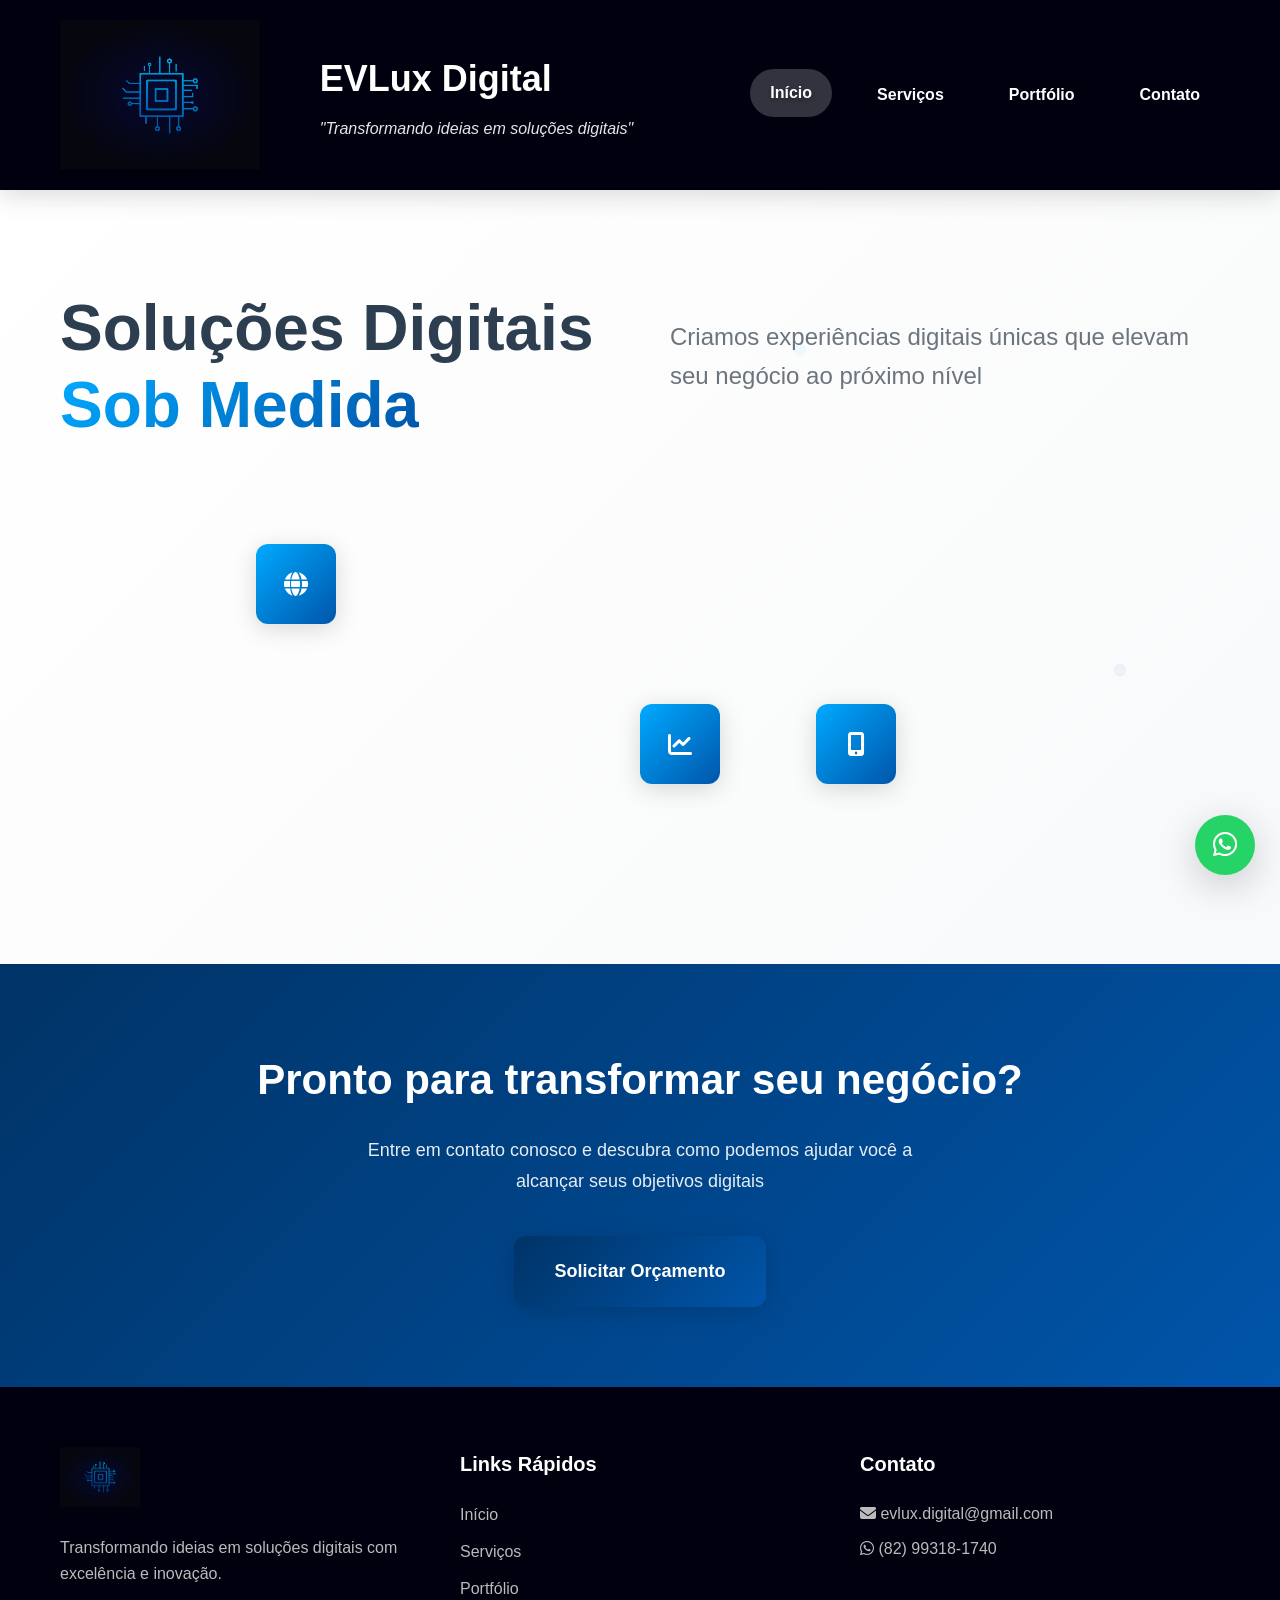
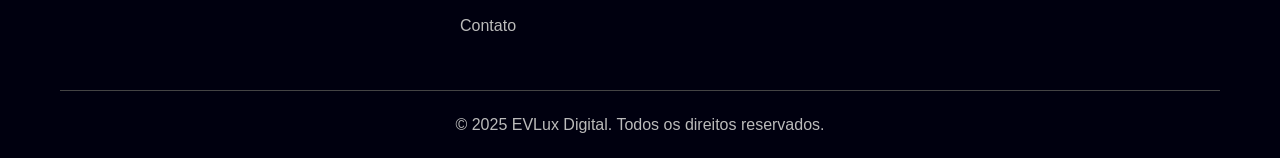
==== index.html @ d5c5e1f2 "primeira versão do meu site" ====
<!DOCTYPE html>
<html lang="pt-br">
<head>
    <meta charset="UTF-8">
    <meta name="viewport" content="width=device-width, initial-scale=1.0">
    <title>EVLux Digital - Soluções Digitais Profissionais</title>
    <link rel="stylesheet" href="https://cdnjs.cloudflare.com/ajax/libs/font-awesome/6.4.0/css/all.min.css">
    <link rel="stylesheet" href="estilo.css">
    <link rel="icon" href="imagens/favicon-32x32.png" type="image/x-icon">
</head>
<body>
    <header>
        <div class="topo">
            <img src="imagens/logoevlux1.png" alt="Logo EVLux Digital">
            <div class="texto">
                <h1>EVLux Digital</h1>
                <h2>"Transformando ideias em soluções digitais"</h2>
            </div>
            <nav>
                <a href="index.html" class="nav-link active">Início</a>
                <a href="servicos.html" class="nav-link">Serviços</a>
                <a href="portfolio.html" class="nav-link">Portfólio</a>
                <a href="contato.html" class="nav-link">Contato</a>
            </nav>
        </div>
    </header>

    <main id="inicio">
        <section class="hero">
            <div class="hero-content">
                <h1 class="hero-title">Soluções Digitais <span class="highlight">Sob Medida</span></h1>
                <p class="hero-subtitle">Criamos experiências digitais únicas que elevam seu negócio ao próximo nível</p>
            </div>
            <div class="hero-visual">
                <div class="floating-cards">
                    <div class="card card-1"><i class="fas fa-globe"></i></div>
                    <div class="card card-2"><i class="fas fa-mobile-alt"></i></div>
                    <div class="card card-3"><i class="fas fa-chart-line"></i></div>
                </div>
            </div>
        </section>

        <section class="cta-section">
            <div class="container">
                <h2>Pronto para transformar seu negócio?</h2>
                <p>Entre em contato conosco e descubra como podemos ajudar você a alcançar seus objetivos digitais</p>
                <a href="contato.html" class="btn-primary large">Solicitar Orçamento</a>
            </div>
        </section>
    </main>

    <footer>
        <div class="container">
            <div class="footer-content">
                <div class="footer-section">
                    <img src="imagens/logoevlux1.png" alt="EVLux Digital" class="footer-logo">
                    <p>Transformando ideias em soluções digitais com excelência e inovação.</p>
                </div>
                <div class="footer-section">
                    <h3>Links Rápidos</h3>
                    <ul>
                        <li><a href="index.html">Início</a></li>
                        <li><a href="servicos.html">Serviços</a></li>
                        <li><a href="portfolio.html">Portfólio</a></li>
                        <li><a href="contato.html">Contato</a></li>
                    </ul>
                </div>
                <div class="footer-section">
                    <h3>Contato</h3>
                    <p><i class="fas fa-envelope"></i> evlux.digital@gmail.com</p>
                    <p><i class="fab fa-whatsapp"></i> (82) 99318-1740</p>
                </div>
            </div>
            <div class="footer-bottom">
                <p>&copy; 2025 EVLux Digital. Todos os direitos reservados.</p>
            </div>
        </div>
    </footer>

    <!-- WhatsApp Float Button -->
    <a href="https://wa.me/5582993181740" target="_blank" class="whatsapp-float" title="Fale conosco no WhatsApp">
        <i class="fab fa-whatsapp"></i>
    </a>

    <script src="script.js"></script>
</body>
</html>
---- estilo.css ----
/* Reset e configurações globais */
* {
    margin: 0;
    padding: 0;
    box-sizing: border-box;
}

:root {
    --primary-color: #003366;
    --secondary-color: #0055aa;
    --accent-color: #00aaff;
    --success-color: #25D366;
    --text-dark: #2c3e50;
    --text-light: #6c757d;
    --bg-light: #f8f9fa;
    --bg-white: #ffffff;
    --shadow-light: 0 2px 10px rgba(0, 0, 0, 0.1);
    --shadow-medium: 0 5px 25px rgba(0, 0, 0, 0.15);
    --shadow-strong: 0 10px 40px rgba(0, 0, 0, 0.2);
    --border-radius: 12px;
    --transition: all 0.3s cubic-bezier(0.4, 0, 0.2, 1);
    --gradient-primary: linear-gradient(135deg, var(--primary-color) 0%, var(--secondary-color) 100%);
    --gradient-accent: linear-gradient(135deg, var(--accent-color) 0%, var(--secondary-color) 100%);
}

body {
    font-family: 'Inter', -apple-system, BlinkMacSystemFont, 'Segoe UI', Roboto, sans-serif;
    line-height: 1.7;
    color: var(--text-dark);
    background-color: var(--bg-light);
    overflow-x: hidden;
}

/* Utilitários */
.container {
    max-width: 1200px;
    margin: 0 auto;
    padding: 0 20px;
}

.highlight {
    background: var(--gradient-accent);
    -webkit-background-clip: text;
    -webkit-text-fill-color: transparent;
    background-clip: text;
    font-weight: 700;
}

/* Header e Navegação */
header {
    background-color: #00000f;
    color: white;
    position: sticky;
    top: 0;
    z-index: 1000;
    box-shadow: var(--shadow-medium);
}

.topo {
    display: flex;
    align-items: center;
    justify-content: space-between;
    max-width: 1200px;
    margin: 0 auto;
    padding: 20px;
    gap: 40px;
}

.topo img {
    height: 150px;
    width: auto;
    filter: drop-shadow(0 2px 4px rgba(0, 0, 0, 0.2));
    transition: var(--transition);
}

.topo img:hover {
    transform: scale(1.05);
}

.topo .texto {
    flex: 1;
    margin-left: 20px;
}

.topo h1 {
    font-size: clamp(24px, 4vw, 36px);
    font-weight: 800;
    margin-bottom: 5px;
    text-shadow: 0 2px 4px rgba(0, 0, 0, 0.3);
}

.topo h2 {
    font-size: clamp(12px, 2vw, 16px);
    font-weight: 400;
    opacity: 0.9;
    font-style: italic;
}

.topo nav {
    display: flex;
    align-items: center;
    gap: 25px;
    background: none;
    padding: 0;
}

/* Fallback para nav separado (se existir) */
nav {
    background: rgba(0, 0, 0, 0.3);
    padding: 15px 0;
}

nav .container {
    display: flex;
    justify-content: center;
    gap: 30px;
}

.nav-link {
    color: white;
    text-decoration: none;
    font-weight: 600;
    padding: 10px 20px;
    border-radius: 25px;
    transition: var(--transition);
    position: relative;
    overflow: hidden;
}

.nav-link::before {
    content: '';
    position: absolute;
    top: 0;
    left: -100%;
    width: 100%;
    height: 100%;
    background: rgba(255, 255, 255, 0.2);
    transition: var(--transition);
    z-index: -1;
}

.nav-link:hover::before,
.nav-link.active::before {
    left: 0;
}

.nav-link:hover,
.nav-link.active {
    transform: translateY(-2px);
    text-shadow: 0 2px 4px rgba(0, 0, 0, 0.3);
}

/* Hero Section */
.hero {
    background: linear-gradient(135deg, var(--bg-white) 0%, var(--bg-light) 100%);
    padding: 100px 0;
    position: relative;
    overflow: hidden;
}

.hero::before {
    content: '';
    position: absolute;
    top: 0;
    right: 0;
    width: 50%;
    height: 100%;
    background: url('data:image/svg+xml,<svg xmlns="http://www.w3.org/2000/svg" viewBox="0 0 100 100"><defs><pattern id="grain" width="100" height="100" patternUnits="userSpaceOnUse"><circle cx="25" cy="25" r="1" fill="rgba(0,170,255,0.05)"/><circle cx="75" cy="75" r="1" fill="rgba(0,85,170,0.05)"/></pattern></defs><rect width="100" height="100" fill="url(%23grain)"/></svg>');
    z-index: 1;
}

.hero-content {
    max-width: 1200px;
    margin: 0 auto;
    padding: 0 20px;
    display: grid;
    grid-template-columns: 1fr 1fr;
    gap: 60px;
    align-items: center;
    position: relative;
    z-index: 2;
}

.hero-title {
    font-size: clamp(36px, 6vw, 64px);
    font-weight: 900;
    line-height: 1.2;
    margin-bottom: 20px;
    color: var(--text-dark);
}

.hero-subtitle {
    font-size: clamp(16px, 2.5vw, 24px);
    color: var(--text-light);
    margin-bottom: 40px;
    line-height: 1.6;
}

.hero-buttons {
    display: flex;
    gap: 20px;
    flex-wrap: wrap;
}

.btn-primary, .btn-secondary {
    display: inline-flex;
    align-items: center;
    gap: 10px;
    padding: 15px 30px;
    border-radius: var(--border-radius);
    text-decoration: none;
    font-weight: 600;
    font-size: 16px;
    transition: var(--transition);
    position: relative;
    overflow: hidden;
    z-index: 1;
}

.btn-primary {
    background: var(--gradient-primary);
    color: white;
    box-shadow: var(--shadow-medium);
}

.btn-primary:hover {
    transform: translateY(-3px);
    box-shadow: var(--shadow-strong);
}

.btn-secondary {
    background: transparent;
    color: var(--primary-color);
    border: 2px solid var(--primary-color);
}

.btn-secondary:hover {
    background: var(--primary-color);
    color: white;
    transform: translateY(-3px);
}

.btn-primary.large {
    padding: 20px 40px;
    font-size: 18px;
}

.hero-visual {
    position: relative;
    height: 400px;
}

.floating-cards {
    position: relative;
    width: 100%;
    height: 100%;
}

.card {
    position: absolute;
    width: 80px;
    height: 80px;
    background: var(--gradient-accent);
    border-radius: var(--border-radius);
    display: flex;
    align-items: center;
    justify-content: center;
    color: white;
    font-size: 24px;
    box-shadow: var(--shadow-medium);
    animation: float 6s ease-in-out infinite;
}

.card-1 {
    top: 20%;
    left: 20%;
    animation-delay: 0s;
}

.card-2 {
    top: 60%;
    right: 30%;
    animation-delay: 2s;
}

.card-3 {
    bottom: 20%;
    left: 50%;
    animation-delay: 4s;
}

@keyframes float {
    0%, 100% { transform: translateY(0px) rotate(0deg); }
    50% { transform: translateY(-20px) rotate(5deg); }
}

/* Sections */
section {
    padding: 80px 0;
}

.page-hero {
    background-color: #00000f;
    color: white;
    text-align: center;
    padding: 100px 0;
}

.page-title {
    font-size: clamp(36px, 5vw, 56px);
    font-weight: 900;
    margin-bottom: 20px;
}

.page-subtitle {
    font-size: clamp(16px, 2vw, 20px);
    opacity: 0.9;
    max-width: 600px;
    margin: 0 auto;
}

.section-title {
    font-size: clamp(28px, 4vw, 42px);
    font-weight: 800;
    text-align: center;
    margin-bottom: 20px;
    color: var(--text-dark);
}

.section-subtitle {
    font-size: 18px;
    color: var(--text-light);
    text-align: center;
    margin-bottom: 60px;
    max-width: 600px;
    margin-left: auto;
    margin-right: auto;
}

/* Serviços */
.servicos {
    background: var(--bg-white);
}

.servicos-detalhes {
    background: var(--bg-light);
    padding: 80px 0;
}

.servicos-grid {
    display: grid;
    grid-template-columns: repeat(auto-fit, minmax(320px, 1fr));
    gap: 30px;
    margin-top: 60px;
}

.servico-card {
    background: var(--bg-white);
    padding: 40px 30px;
    border-radius: var(--border-radius);
    box-shadow: var(--shadow-light);
    transition: var(--transition);
    position: relative;
    border: 1px solid rgba(0, 170, 255, 0.1);
    text-align: center;
}

.servico-card:hover {
    transform: translateY(-10px);
    box-shadow: var(--shadow-strong);
}

.servico-card.featured {
    background: var(--gradient-primary);
    color: white;
    transform: scale(1.02);
}

.servico-card.featured:hover {
    transform: scale(1.02) translateY(-10px);
}

.servico-icon {
    width: 70px;
    height: 70px;
    background: var(--gradient-accent);
    border-radius: var(--border-radius);
    display: flex;
    align-items: center;
    justify-content: center;
    font-size: 28px;
    color: white;
    margin: 0 auto 25px auto;
}

.servico-card.featured .servico-icon {
    background: rgba(255, 255, 255, 0.2);
}

.servico-card h3 {
    font-size: 22px;
    font-weight: 700;
    margin-bottom: 15px;
}

.servico-card p {
    color: var(--text-light);
    margin-bottom: 25px;
    line-height: 1.6;
}

.servico-card.featured p {
    color: rgba(255, 255, 255, 0.9);
}

.servico-features {
    list-style: none;
    text-align: left;
    margin-bottom: 25px;
}

.servico-features li {
    padding: 8px 0;
    position: relative;
    padding-left: 25px;
}

.servico-features li::before {
    content: '✓';
    position: absolute;
    left: 0;
    color: var(--accent-color);
    font-weight: bold;
    font-size: 16px;
}

.servico-card.featured .servico-features li::before {
    color: rgba(255, 255, 255, 0.9);
}

.servico-price {
    font-size: 24px;
    font-weight: 800;
    color: var(--primary-color);
    margin-bottom: 20px;
}

.servico-card.featured .servico-price {
    color: white;
}

.btn-servico {
    background: var(--gradient-primary);
    color: white;
    padding: 12px 25px;
    border-radius: var(--border-radius);
    text-decoration: none;
    font-weight: 600;
    transition: var(--transition);
    display: inline-block;
}

.btn-servico:hover {
    transform: translateY(-2px);
    box-shadow: var(--shadow-medium);
}

.servico-card.featured .btn-servico {
    background: white;
    color: var(--primary-color);
}

.badge {
    position: absolute;
    top: -10px;
    right: 20px;
    background: var(--gradient-accent);
    color: white;
    padding: 5px 15px;
    border-radius: 20px;
    font-size: 12px;
    font-weight: 600;
}

/* Processo de Trabalho */
.processo-trabalho {
    background: var(--bg-white);
    padding: 80px 0;
}

.processo-grid {
    display: grid;
    grid-template-columns: repeat(auto-fit, minmax(200px, 1fr));
    gap: 30px;
    margin-top: 60px;
}

.processo-step {
    text-align: center;
    padding: 30px 20px;
    background: var(--bg-light);
    border-radius: var(--border-radius);
    transition: var(--transition);
}

.processo-step:hover {
    transform: translateY(-5px);
    box-shadow: var(--shadow-light);
}

.step-number {
    width: 60px;
    height: 60px;
    background: var(--gradient-primary);
    color: white;
    border-radius: 50%;
    display: flex;
    align-items: center;
    justify-content: center;
    font-size: 24px;
    font-weight: 800;
    margin: 0 auto 20px auto;
}

.processo-step h3 {
    font-size: 20px;
    font-weight: 700;
    margin-bottom: 15px;
    color: var(--text-dark);
}

.processo-step p {
    color: var(--text-light);
    line-height: 1.6;
}

/* Diferenciais */
.diferenciais {
    background: var(--bg-light);
    padding: 80px 0;
}

.diferenciais-grid {
    display: grid;
    grid-template-columns: repeat(auto-fit, minmax(250px, 1fr));
    gap: 30px;
    margin-top: 60px;
}

.diferencial {
    background: var(--bg-white);
    padding: 40px 30px;
    border-radius: var(--border-radius);
    text-align: center;
    box-shadow: var(--shadow-light);
    transition: var(--transition);
}

.diferencial:hover {
    transform: translateY(-5px);
    box-shadow: var(--shadow-medium);
}

.diferencial-icon {
    width: 70px;
    height: 70px;
    background: var(--gradient-accent);
    border-radius: var(--border-radius);
    display: flex;
    align-items: center;
    justify-content: center;
    font-size: 28px;
    color: white;
    margin: 0 auto 25px auto;
}

.diferencial h3 {
    font-size: 20px;
    font-weight: 700;
    margin-bottom: 15px;
    color: var(--text-dark);
}

.diferencial p {
    color: var(--text-light);
    line-height: 1.6;
}

.cta-buttons {
    display: flex;
    justify-content: center;
    gap: 20px;
    flex-wrap: wrap;
}

/* Portfolio */
.portfolio-filter {
    background: var(--bg-white);
    padding: 30px 0;
    text-align: center;
}

.filter-buttons {
    display: flex;
    justify-content: center;
    gap: 15px;
    flex-wrap: wrap;
}

.filter-btn {
    background: transparent;
    border: 2px solid var(--primary-color);
    color: var(--primary-color);
    padding: 10px 25px;
    border-radius: 25px;
    cursor: pointer;
    transition: var(--transition);
    font-weight: 600;
}

.filter-btn:hover,
.filter-btn.active {
    background: var(--primary-color);
    color: white;
}

.projects-grid {
    display: grid;
    grid-template-columns: repeat(auto-fit, minmax(350px, 1fr));
    gap: 30px;
    margin-top: 40px;
}

.project-card {
    background: var(--bg-white);
    border-radius: var(--border-radius);
    overflow: hidden;
    box-shadow: var(--shadow-light);
    transition: var(--transition);
}

.project-card:hover {
    transform: translateY(-10px);
    box-shadow: var(--shadow-strong);
}

.project-image {
    position: relative;
    height: 250px;
    overflow: hidden;
}

.project-image img {
    width: 100%;
    height: 100%;
    object-fit: cover;
    transition: var(--transition);
}

.project-placeholder {
    width: 100%;
    height: 100%;
    background: var(--gradient-accent);
    display: flex;
    align-items: center;
    justify-content: center;
    font-size: 48px;
    color: white;
}

.project-overlay {
    position: absolute;
    top: 0;
    left: 0;
    right: 0;
    bottom: 0;
    background: rgba(0, 51, 102, 0.9);
    display: flex;
    align-items: center;
    justify-content: center;
    opacity: 0;
    transition: var(--transition);
}

.project-card:hover .project-overlay {
    opacity: 1;
}

.project-actions {
    display: flex;
    gap: 15px;
}

.btn-view, .btn-link {
    width: 50px;
    height: 50px;
    background: var(--accent-color);
    color: white;
    border-radius: 50%;
    display: flex;
    align-items: center;
    justify-content: center;
    text-decoration: none;
    transition: var(--transition);
}

.btn-view:hover, .btn-link:hover {
    transform: scale(1.1);
    background: white;
    color: var(--primary-color);
}

.project-info {
    padding: 25px;
}

.project-info h3 {
    font-size: 20px;
    font-weight: 700;
    margin-bottom: 10px;
    color: var(--text-dark);
}

.project-info p {
    color: var(--text-light);
    margin-bottom: 15px;
    line-height: 1.6;
}

.project-tags {
    display: flex;
    gap: 8px;
    flex-wrap: wrap;
}

.tag {
    background: rgba(0, 170, 255, 0.1);
    color: var(--accent-color);
    padding: 4px 12px;
    border-radius: 15px;
    font-size: 12px;
    font-weight: 600;
}

/* Contato */
.contato-grid {
    display: grid;
    grid-template-columns: 1fr 1fr;
    gap: 60px;
    margin-top: 40px;
}

.contato-info h2 {
    font-size: 32px;
    font-weight: 700;
    margin-bottom: 20px;
    color: var(--text-dark);
}

.contato-methods {
    margin-top: 40px;
}

.contato-method {
    display: flex;
    align-items: flex-start;
    gap: 20px;
    margin-bottom: 30px;
    padding: 20px;
    background: var(--bg-white);
    border-radius: var(--border-radius);
    box-shadow: var(--shadow-light);
    transition: var(--transition);
}

.contato-method:hover {
    transform: translateY(-5px);
    box-shadow: var(--shadow-medium);
}

.method-icon {
    width: 50px;
    height: 50px;
    background: var(--gradient-accent);
    border-radius: var(--border-radius);
    display: flex;
    align-items: center;
    justify-content: center;
    color: white;
    font-size: 20px;
    flex-shrink: 0;
}

.method-info h3 {
    font-size: 18px;
    font-weight: 700;
    margin-bottom: 5px;
    color: var(--text-dark);
}

.method-info p {
    color: var(--text-light);
    margin-bottom: 10px;
}

.method-link {
    color: var(--accent-color);
    text-decoration: none;
    font-weight: 600;
    font-size: 14px;
}

.method-link:hover {
    text-decoration: underline;
}

/* Formulários */
.form-container {
    background: var(--bg-white);
    padding: 40px;
    border-radius: var(--border-radius);
    box-shadow: var(--shadow-medium);
}

.form-container h2 {
    font-size: 28px;
    font-weight: 700;
    margin-bottom: 10px;
    color: var(--text-dark);
}

.form-container p {
    color: var(--text-light);
    margin-bottom: 30px;
}

.contact-form {
    display: flex;
    flex-direction: column;
    gap: 20px;
}

.form-group {
    display: flex;
    flex-direction: column;
}

.form-group label {
    font-weight: 600;
    margin-bottom: 8px;
    color: var(--text-dark);
}

.form-group input,
.form-group textarea,
.form-group select {
    padding: 15px;
    border: 2px solid #e9ecef;
    border-radius: var(--border-radius);
    font-size: 16px;
    transition: var(--transition);
    background: white;
}

.form-group textarea {
    resize: none;
    min-height: 120px;
    max-height: 200px;
    font-family: inherit;
}

.form-group input:focus,
.form-group textarea:focus,
.form-group select:focus {
    outline: none;
    border-color: var(--accent-color);
    box-shadow: 0 0 0 3px rgba(0, 170, 255, 0.1);
}

.full-width {
    width: 100%;
}

/* FAQ */
.faq-section {
    background: var(--bg-white);
}

.faq-container {
    max-width: 800px;
    margin: 0 auto;
}

.faq-item {
    margin-bottom: 20px;
    border-radius: var(--border-radius);
    overflow: hidden;
    box-shadow: var(--shadow-light);
}

.faq-question {
    background: var(--bg-light);
    padding: 25px;
    cursor: pointer;
    display: flex;
    justify-content: space-between;
    align-items: center;
    transition: var(--transition);
}

.faq-question:hover {
    background: #e9ecef;
}

.faq-question h3 {
    font-size: 18px;
    font-weight: 600;
    color: var(--text-dark);
}

.faq-answer {
    background: white;
    padding: 0 25px;
    max-height: 0;
    overflow: hidden;
    transition: var(--transition);
}

.faq-item.active .faq-answer {
    padding: 25px;
    max-height: 200px;
}

/* CTA Section */
.cta-section {
    background: var(--gradient-primary);
    color: white;
    text-align: center;
    padding: 80px 0;
}

.cta-section h2 {
    font-size: clamp(28px, 4vw, 42px);
    font-weight: 800;
    margin-bottom: 20px;
}

.cta-section p {
    font-size: 18px;
    margin-bottom: 40px;
    opacity: 0.9;
    max-width: 600px;
    margin-left: auto;
    margin-right: auto;
}

/* Footer */
footer {
    background-color: #00000f;
    color: white;
    padding: 60px 0 20px;
}

.footer-content {
    display: grid;
    grid-template-columns: repeat(auto-fit, minmax(250px, 1fr));
    gap: 40px;
    margin-bottom: 40px;
}

.footer-section h3 {
    font-size: 20px;
    font-weight: 700;
    margin-bottom: 20px;
}

.footer-section p {
    color: #bbb;
    line-height: 1.6;
    margin-bottom: 10px;
}

.footer-section ul {
    list-style: none;
}

.footer-section ul li {
    margin-bottom: 10px;
}

.footer-section ul li a {
    color: #bbb;
    text-decoration: none;
    transition: var(--transition);
}

.footer-section ul li a:hover {
    color: var(--accent-color);
}

.footer-logo {
    height: 60px;
    width: auto;
    margin-bottom: 20px;
}

.footer-bottom {
    text-align: center;
    padding-top: 20px;
    border-top: 1px solid #444;
    color: #bbb;
}

/* WhatsApp Float */
.whatsapp-float {
    position: fixed;
    bottom: 25px;
    right: 25px;
    width: 60px;
    height: 60px;
    background: var(--success-color);
    color: white;
    border-radius: 50%;
    display: flex;
    align-items: center;
    justify-content: center;
    font-size: 28px;
    text-decoration: none;
    box-shadow: var(--shadow-strong);
    z-index: 1000;
    transition: var(--transition);
    animation: pulse 2s infinite;
}

.whatsapp-float:hover {
    transform: scale(1.1);
    background: #128C7E;
}

@keyframes pulse {
    0% { box-shadow: 0 0 0 0 rgba(37, 211, 102, 0.7); }
    70% { box-shadow: 0 0 0 10px rgba(37, 211, 102, 0); }
    100% { box-shadow: 0 0 0 0 rgba(37, 211, 102, 0); }
}

/* Responsividade */
@media (max-width: 568px) {
    .topo {
        flex-direction: column;
        text-align: center;
        gap: 20px;
    }
    
    .topo .texto {
        margin-left: 0;
    }
    
    .topo img {
        height: 90px;
    }
    
    .topo nav {
        flex-wrap: wrap;
        gap: 15px;
        justify-content: center;
    }
    
    nav .container {
        flex-wrap: wrap;
        gap: 15px;
    }
    
    .hero-content {
        grid-template-columns: 1fr;
        text-align: center;
        gap: 40px;
    }
    
    .hero-visual {
        height: 300px;
    }
    
    .servicos-grid {
        grid-template-columns: 1fr;
    }
    
    .projects-grid {
        grid-template-columns: 1fr;
    }
    
    .contato-grid {
        grid-template-columns: 1fr;
        gap: 40px;
    }
    
    .footer-content {
        grid-template-columns: 1fr;
        text-align: center;
    }
    
    .hero-buttons {
        justify-content: center;
    }
    
    .whatsapp-float {
        bottom: 20px;
        right: 20px;
        width: 55px;
        height: 55px;
        font-size: 24px;
    }
}

@media (max-width: 480px) {
    .container {
        padding: 0 15px;
    }
    
    section {
        padding: 60px 0;
    }
    
    .form-container {
        padding: 25px;
    }
    
    .btn-primary,
    .btn-secondary {
        padding: 12px 25px;
        font-size: 14px;
    }
    
    .project-image {
        height: 200px;
    }
}

/* Animações de entrada */
@keyframes fadeInUp {
    from {
        opacity: 0;
        transform: translateY(30px);
    }
    to {
        opacity: 1;
        transform: translateY(0);
    }
}

.fade-in-up {
    animation: fadeInUp 0.6s ease-out;
}

/* Smooth scroll */
html {
    scroll-behavior: smooth;
}
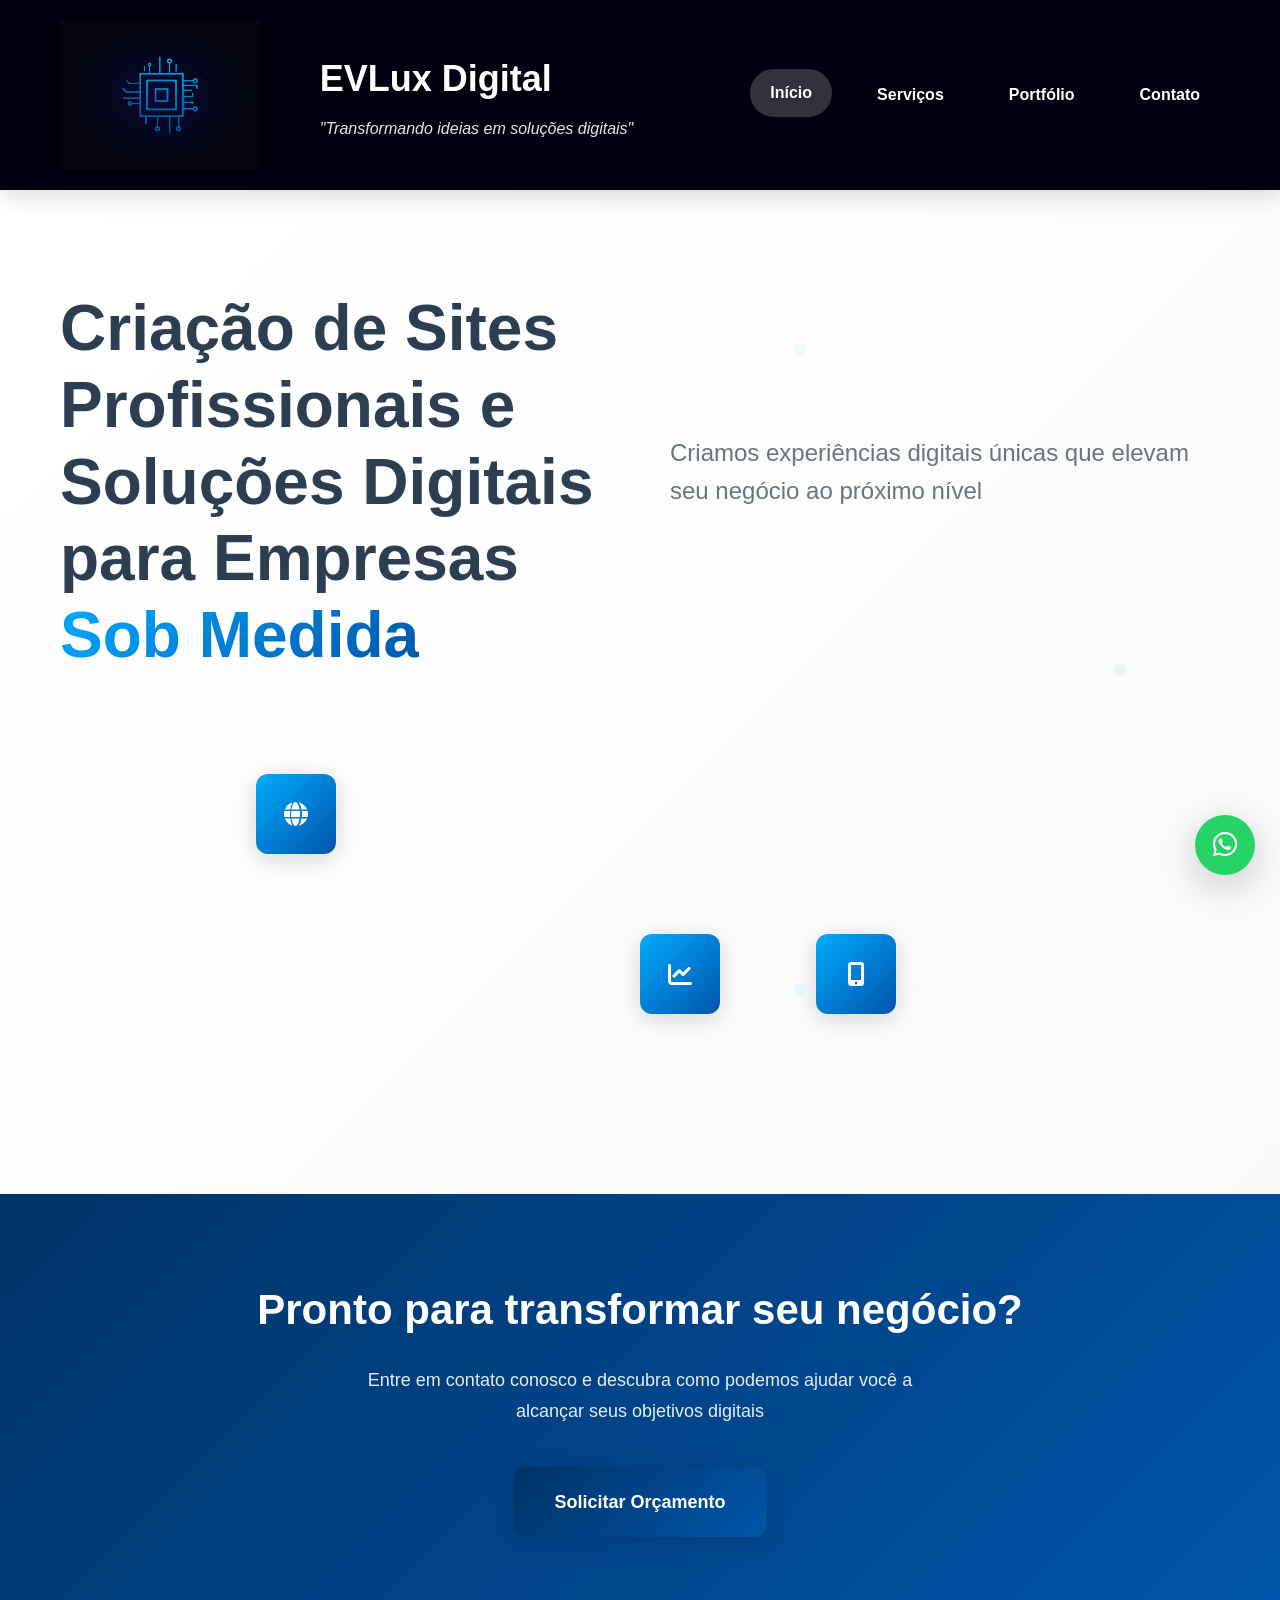
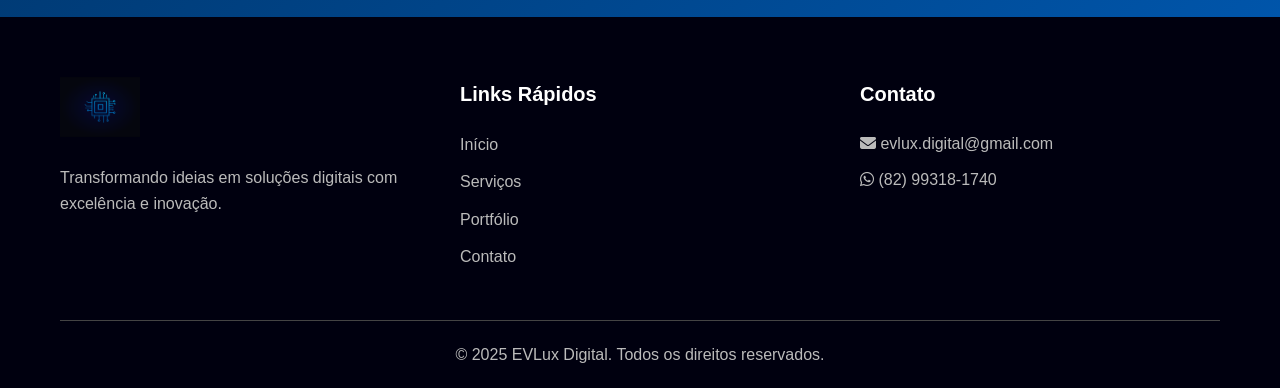
==== commit 05654a72: "Adiciona página de cartões digitais, atualiza portfólio e inclui SEO" ====
--- a/index.html
+++ b/index.html
@@ -3,7 +3,8 @@
 <head>
     <meta charset="UTF-8">
     <meta name="viewport" content="width=device-width, initial-scale=1.0">
-    <title>EVLux Digital - Soluções Digitais Profissionais</title>
+    <meta name="description" content="Criação de sites profissionais, landing pages e soluções digitais para empresas. Atendimento em Alagoas e todo o Brasil. Solicite seu orçamento.">
+    <title>EVLux Digital - Criação de Sites Profissionais em Alagoas</title>
     <link rel="stylesheet" href="https://cdnjs.cloudflare.com/ajax/libs/font-awesome/6.4.0/css/all.min.css">
     <link rel="stylesheet" href="estilo.css">
     <link rel="icon" href="imagens/favicon-32x32.png" type="image/x-icon">
@@ -28,7 +29,7 @@
     <main id="inicio">
         <section class="hero">
             <div class="hero-content">
-                <h1 class="hero-title">Soluções Digitais <span class="highlight">Sob Medida</span></h1>
+                <h1 class="hero-title">Criação de Sites Profissionais e Soluções Digitais para Empresas <span class="highlight">Sob Medida</span></h1>
                 <p class="hero-subtitle">Criamos experiências digitais únicas que elevam seu negócio ao próximo nível</p>
             </div>
             <div class="hero-visual">
--- a/estilo.css
+++ b/estilo.css
@@ -881,6 +881,105 @@
     width: 100%;
 }
 
+/* Localização */
+.location-section {
+    background: linear-gradient(135deg, var(--primary-color) 0%, var(--secondary-color) 100%);
+    padding: 80px 0;
+    position: relative;
+    overflow: hidden;
+}
+
+.location-section::before {
+    content: '';
+    position: absolute;
+    top: 0;
+    left: 0;
+    right: 0;
+    bottom: 0;
+    background: url('data:image/svg+xml,<svg xmlns="http://www.w3.org/2000/svg" viewBox="0 0 1200 120"><path d="M0,50 Q300,0 600,50 T1200,50 L1200,120 L0,120 Z" fill="%23ffffff" fill-opacity="0.03"></path></svg>');
+    background-repeat: repeat-x;
+    animation: wave 15s linear infinite;
+}
+
+@keyframes wave {
+    0% { transform: translateX(0); }
+    100% { transform: translateX(1200px); }
+}
+
+.location-card {
+    background: var(--bg-white);
+    border-radius: var(--border-radius);
+    padding: 60px;
+    box-shadow: var(--shadow-strong);
+    position: relative;
+    z-index: 1;
+    display: grid;
+    grid-template-columns: auto 1fr;
+    gap: 40px;
+    align-items: center;
+}
+
+.location-icon {
+    font-size: 80px;
+    color: var(--accent-color);
+    text-align: center;
+    min-width: 120px;
+}
+
+.location-content h2 {
+    font-size: 32px;
+    font-weight: 700;
+    margin-bottom: 20px;
+    color: var(--text-dark);
+}
+
+.location-content > p {
+    font-size: 16px;
+    color: var(--text-light);
+    margin-bottom: 30px;
+    line-height: 1.8;
+}
+
+.location-details {
+    display: grid;
+    grid-template-columns: repeat(auto-fit, minmax(250px, 1fr));
+    gap: 25px;
+}
+
+.location-detail {
+    display: flex;
+    gap: 15px;
+    padding: 20px;
+    background: var(--bg-light);
+    border-radius: var(--border-radius);
+    transition: var(--transition);
+}
+
+.location-detail:hover {
+    background: linear-gradient(135deg, rgba(0, 170, 255, 0.1) 0%, rgba(0, 85, 170, 0.1) 100%);
+    transform: translateY(-5px);
+}
+
+.location-detail i {
+    font-size: 28px;
+    color: var(--accent-color);
+    min-width: 30px;
+    text-align: center;
+}
+
+.location-detail h4 {
+    font-size: 16px;
+    font-weight: 700;
+    margin-bottom: 8px;
+    color: var(--text-dark);
+}
+
+.location-detail p {
+    font-size: 14px;
+    color: var(--text-light);
+    margin: 0;
+}
+
 /* FAQ */
 .faq-section {
     background: var(--bg-white);
@@ -1079,6 +1178,34 @@
     .hero-visual {
         height: 300px;
     }
+
+    .floating-cards {
+        display: flex;
+        flex-wrap: wrap;
+        justify-content: center;
+        align-items: center;
+        gap: 20px;
+    }
+
+    .card {
+        position: static;
+        animation: float ease-in-out infinite;
+    }
+
+    .card-1 {
+        animation-duration: 5s;
+        animation-delay: 0s;
+    }
+
+    .card-2 {
+        animation-duration: 8s;
+        animation-delay: 2s;
+    }
+
+    .card-3 {
+        animation-duration: 6s;
+        animation-delay: 3s;
+    }
     
     .servicos-grid {
         grid-template-columns: 1fr;
@@ -1091,6 +1218,22 @@
     .contato-grid {
         grid-template-columns: 1fr;
         gap: 40px;
+    }
+    
+    .location-card {
+        grid-template-columns: 1fr;
+        gap: 30px;
+        padding: 40px;
+        text-align: center;
+    }
+    
+    .location-icon {
+        font-size: 60px;
+        min-width: auto;
+    }
+    
+    .location-details {
+        grid-template-columns: 1fr;
     }
     
     .footer-content {
@@ -1120,6 +1263,18 @@
         padding: 60px 0;
     }
     
+    .location-card {
+        padding: 25px;
+    }
+    
+    .location-content h2 {
+        font-size: 24px;
+    }
+    
+    .location-icon {
+        font-size: 50px;
+    }
+    
     .form-container {
         padding: 25px;
     }
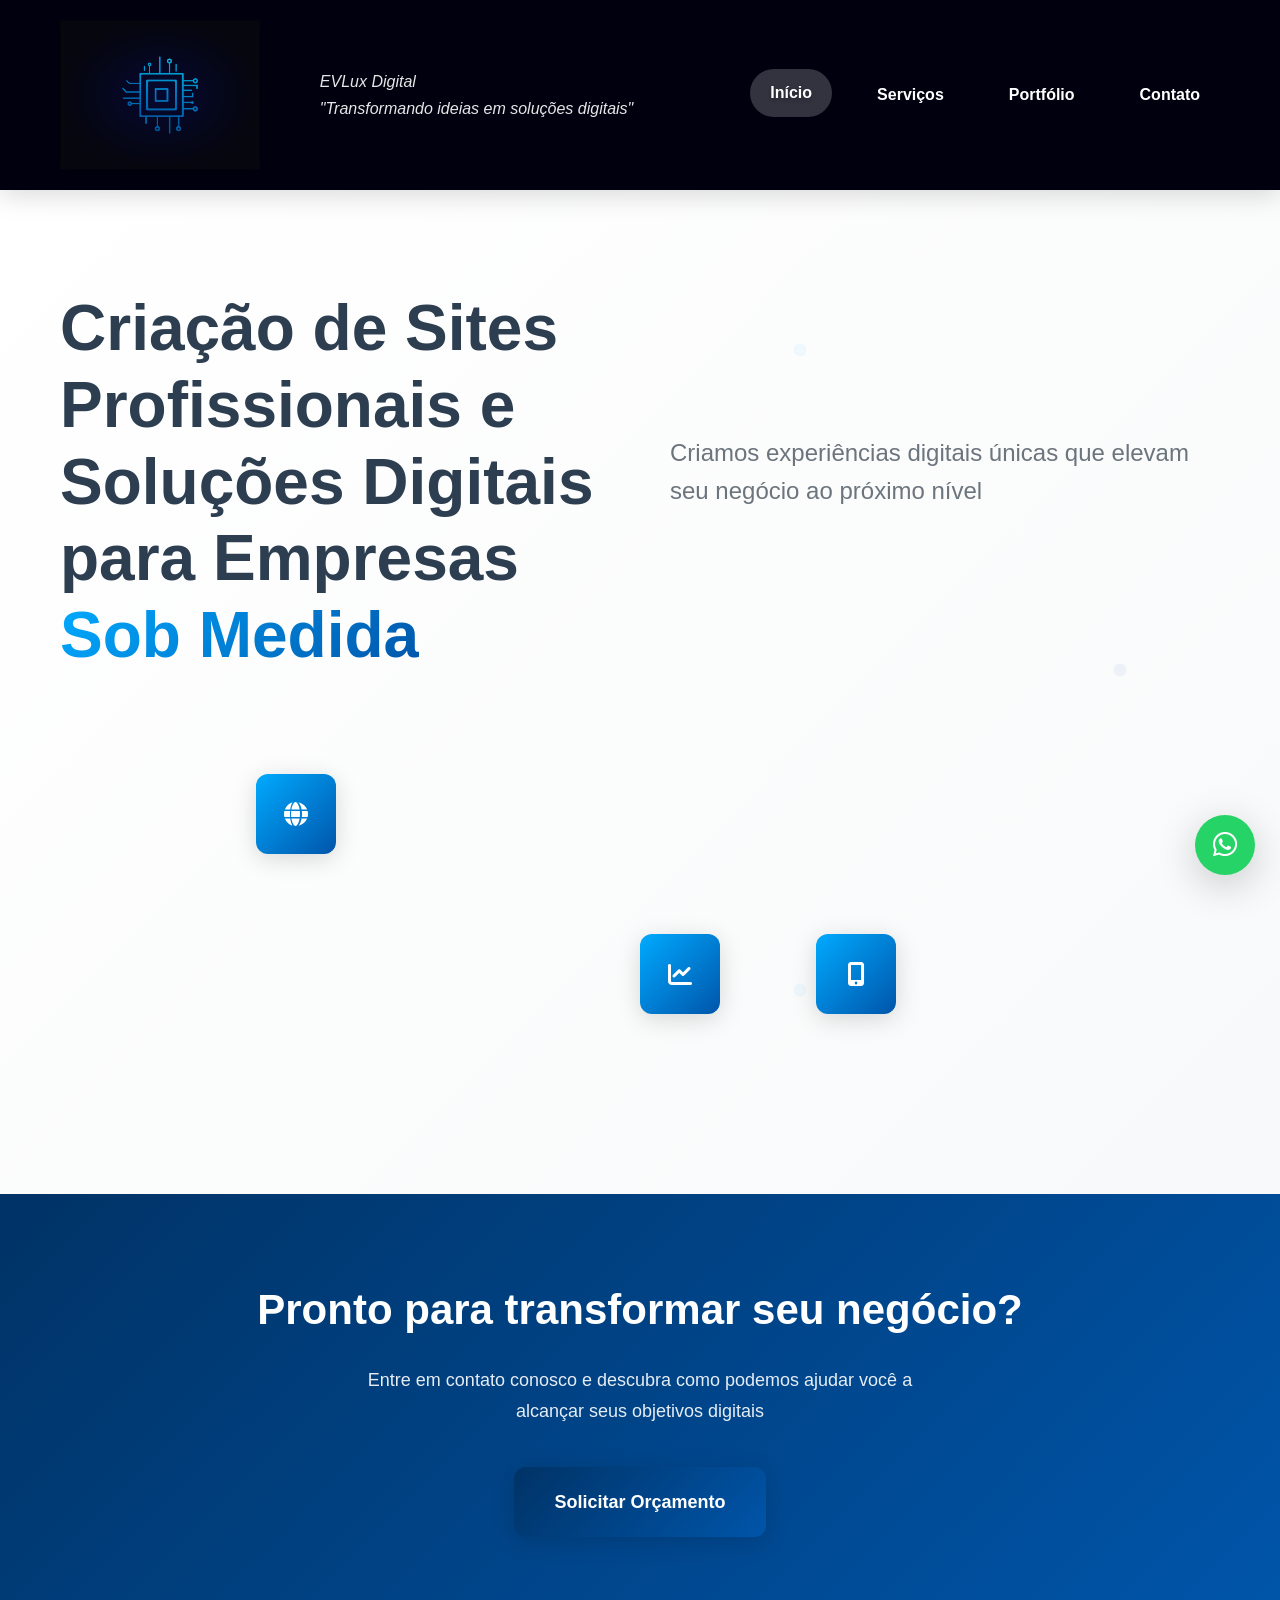
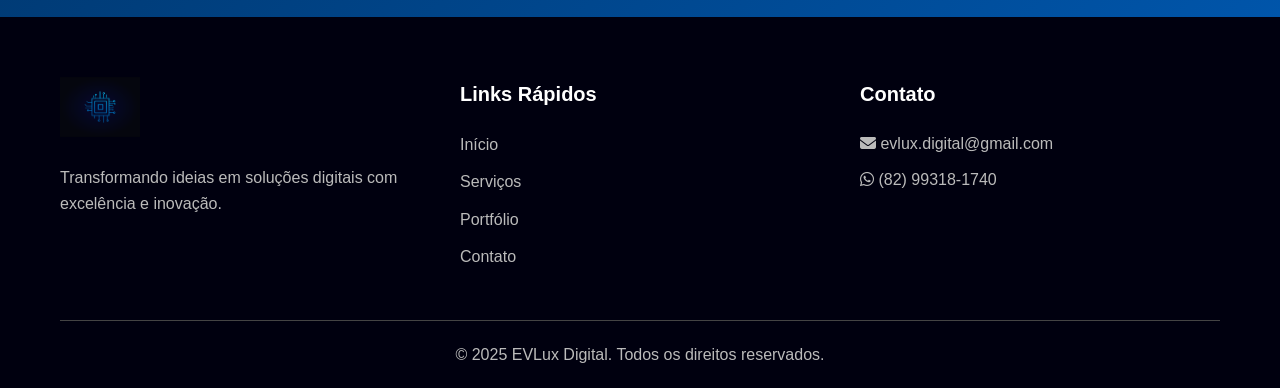
==== commit 2ac2ff4b: "Resolver conflito de h1: mudar logo para h2 em todas as páginas" ====
--- a/index.html
+++ b/index.html
@@ -14,7 +14,7 @@
         <div class="topo">
             <img src="imagens/logoevlux1.png" alt="Logo EVLux Digital">
             <div class="texto">
-                <h1>EVLux Digital</h1>
+                <h2>EVLux Digital</h2>
                 <h2>"Transformando ideias em soluções digitais"</h2>
             </div>
             <nav>
--- a/estilo.css
+++ b/estilo.css
@@ -653,7 +653,7 @@
 .project-image img {
     width: 100%;
     height: 100%;
-    object-fit: cover;
+    object-fit: contain;
     transition: var(--transition);
 }
 
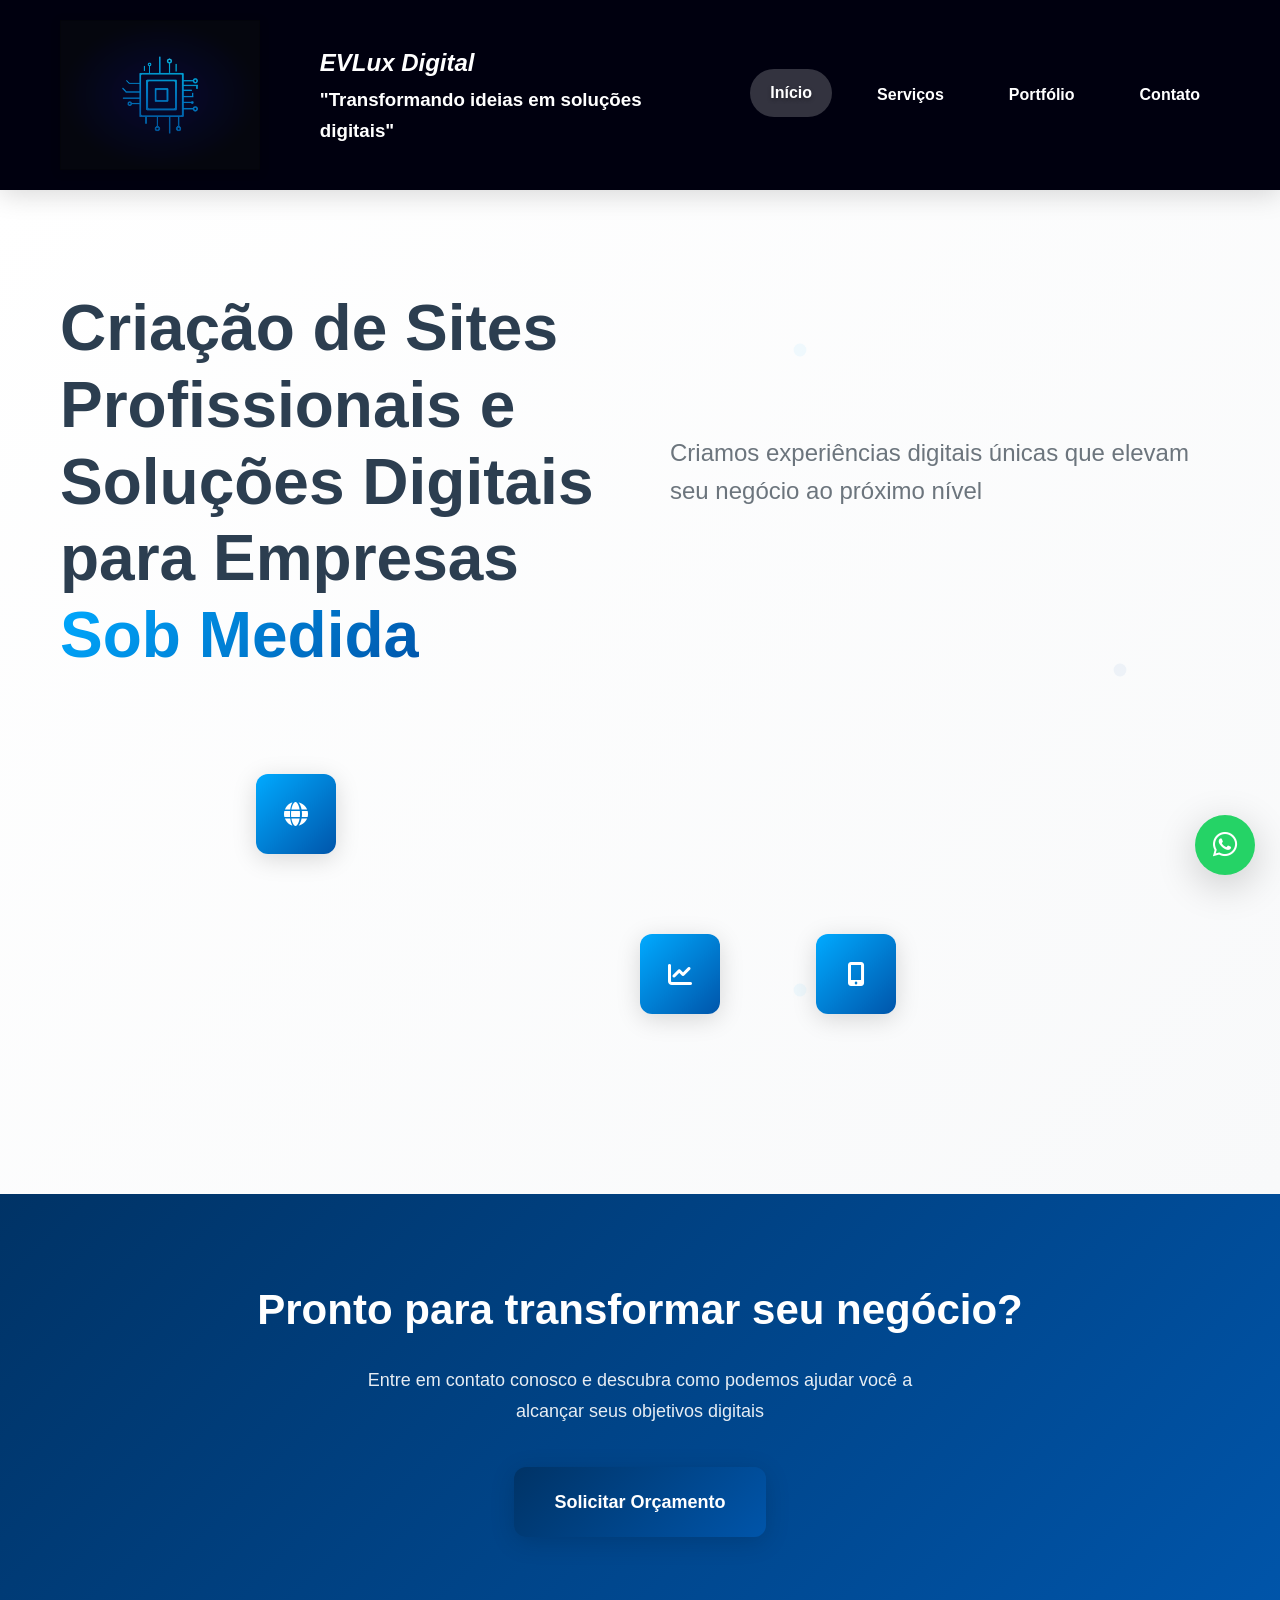
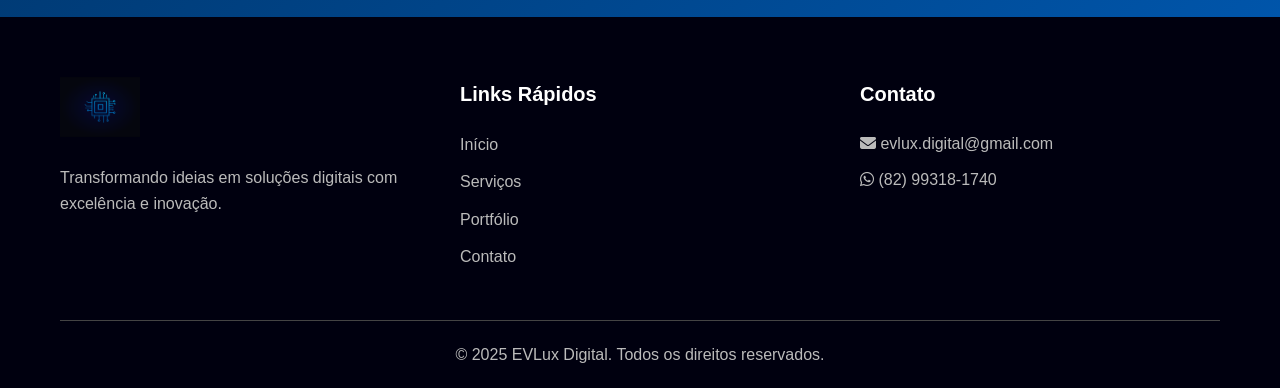
==== commit b4c43a0c: "Sincronizar alterações do portfolio" ====
--- a/index.html
+++ b/index.html
@@ -4,18 +4,61 @@
     <meta charset="UTF-8">
     <meta name="viewport" content="width=device-width, initial-scale=1.0">
     <meta name="description" content="Criação de sites profissionais, landing pages e soluções digitais para empresas. Atendimento em Alagoas e todo o Brasil. Solicite seu orçamento.">
+    <meta name="keywords" content="criação de sites, sites profissionais, landing pages, e-commerce, web design, Alagoas">
+    <meta name="author" content="EVLux Digital">
+    <meta name="theme-color" content="#003366">
+    <meta name="apple-mobile-web-app-capable" content="yes">
+    <meta name="apple-mobile-web-app-status-bar-style" content="black-translucent">
+    <!-- Open Graph para redes sociais -->
+    <meta property="og:title" content="EVLux Digital - Criação de Sites Profissionais em Alagoas">
+    <meta property="og:description" content="Criação de sites profissionais, landing pages e soluções digitais para empresas. Atendimento em Alagoas e todo o Brasil.">
+    <meta property="og:type" content="website">
+    <meta property="og:url" content="https://evluxdigital.com.br/">
+    <meta property="og:image" content="https://evluxdigital.com.br/imagens/logoevlux1.png">
+    <meta property="og:site_name" content="EVLux Digital">
+    <!-- Twitter Card -->
+    <meta name="twitter:card" content="summary_large_image">
+    <meta name="twitter:title" content="EVLux Digital - Criação de Sites Profissionais">
+    <meta name="twitter:description" content="Transformando ideias em soluções digitais. Sites, landing pages e e-commerce profissionais.">
+    <meta name="twitter:image" content="https://evluxdigital.com.br/imagens/logoevlux1.png">
+    <!-- Canonical URL -->
+    <link rel="canonical" href="https://evluxdigital.com.br/">
     <title>EVLux Digital - Criação de Sites Profissionais em Alagoas</title>
     <link rel="stylesheet" href="https://cdnjs.cloudflare.com/ajax/libs/font-awesome/6.4.0/css/all.min.css">
     <link rel="stylesheet" href="estilo.css">
     <link rel="icon" href="imagens/favicon-32x32.png" type="image/x-icon">
+    <!-- Schema.org JSON-LD -->
+    <script type="application/ld+json">
+    {
+      "@context": "https://schema.org",
+      "@type": "LocalBusiness",
+      "name": "EVLux Digital",
+      "description": "Agência de criação de sites profissionais, landing pages e soluções digitais",
+      "url": "https://evluxdigital.com.br",
+      "telephone": "+55 (82) 99318-1740",
+      "email": "evlux.digital@gmail.com",
+      "image": "https://evluxdigital.com.br/imagens/logoevlux1.png",
+      "address": {
+        "@type": "PostalAddress",
+        "addressLocality": "Alagoas",
+        "addressCountry": "BR"
+      },
+      "sameAs": [
+        "https://www.facebook.com/evluxdigital",
+        "https://www.instagram.com/evluxdigital",
+        "https://wa.me/5582993181740"
+      ],
+      "priceRange": "R$ 300"
+    }
+    </script>
 </head>
 <body>
     <header>
         <div class="topo">
-            <img src="imagens/logoevlux1.png" alt="Logo EVLux Digital">
+            <img src="imagens/logoevlux1.png" alt="Logo EVLux Digital - Criação de Sites Profissionais" loading="lazy">
             <div class="texto">
                 <h2>EVLux Digital</h2>
-                <h2>"Transformando ideias em soluções digitais"</h2>
+                <h3>"Transformando ideias em soluções digitais"</h3>
             </div>
             <nav>
                 <a href="index.html" class="nav-link active">Início</a>
@@ -54,7 +97,7 @@
         <div class="container">
             <div class="footer-content">
                 <div class="footer-section">
-                    <img src="imagens/logoevlux1.png" alt="EVLux Digital" class="footer-logo">
+                    <img src="imagens/logoevlux1.png" alt="EVLux Digital - Logotipo" class="footer-logo" loading="lazy">
                     <p>Transformando ideias em soluções digitais com excelência e inovação.</p>
                 </div>
                 <div class="footer-section">
--- a/estilo.css
+++ b/estilo.css
@@ -90,9 +90,9 @@
 }
 
 .topo h2 {
-    font-size: clamp(12px, 2vw, 16px);
-    font-weight: 400;
-    opacity: 0.9;
+    font-size: clamp(18px, 3vw, 24px);
+    font-weight: 700;
+    opacity: 1;
     font-style: italic;
 }
 
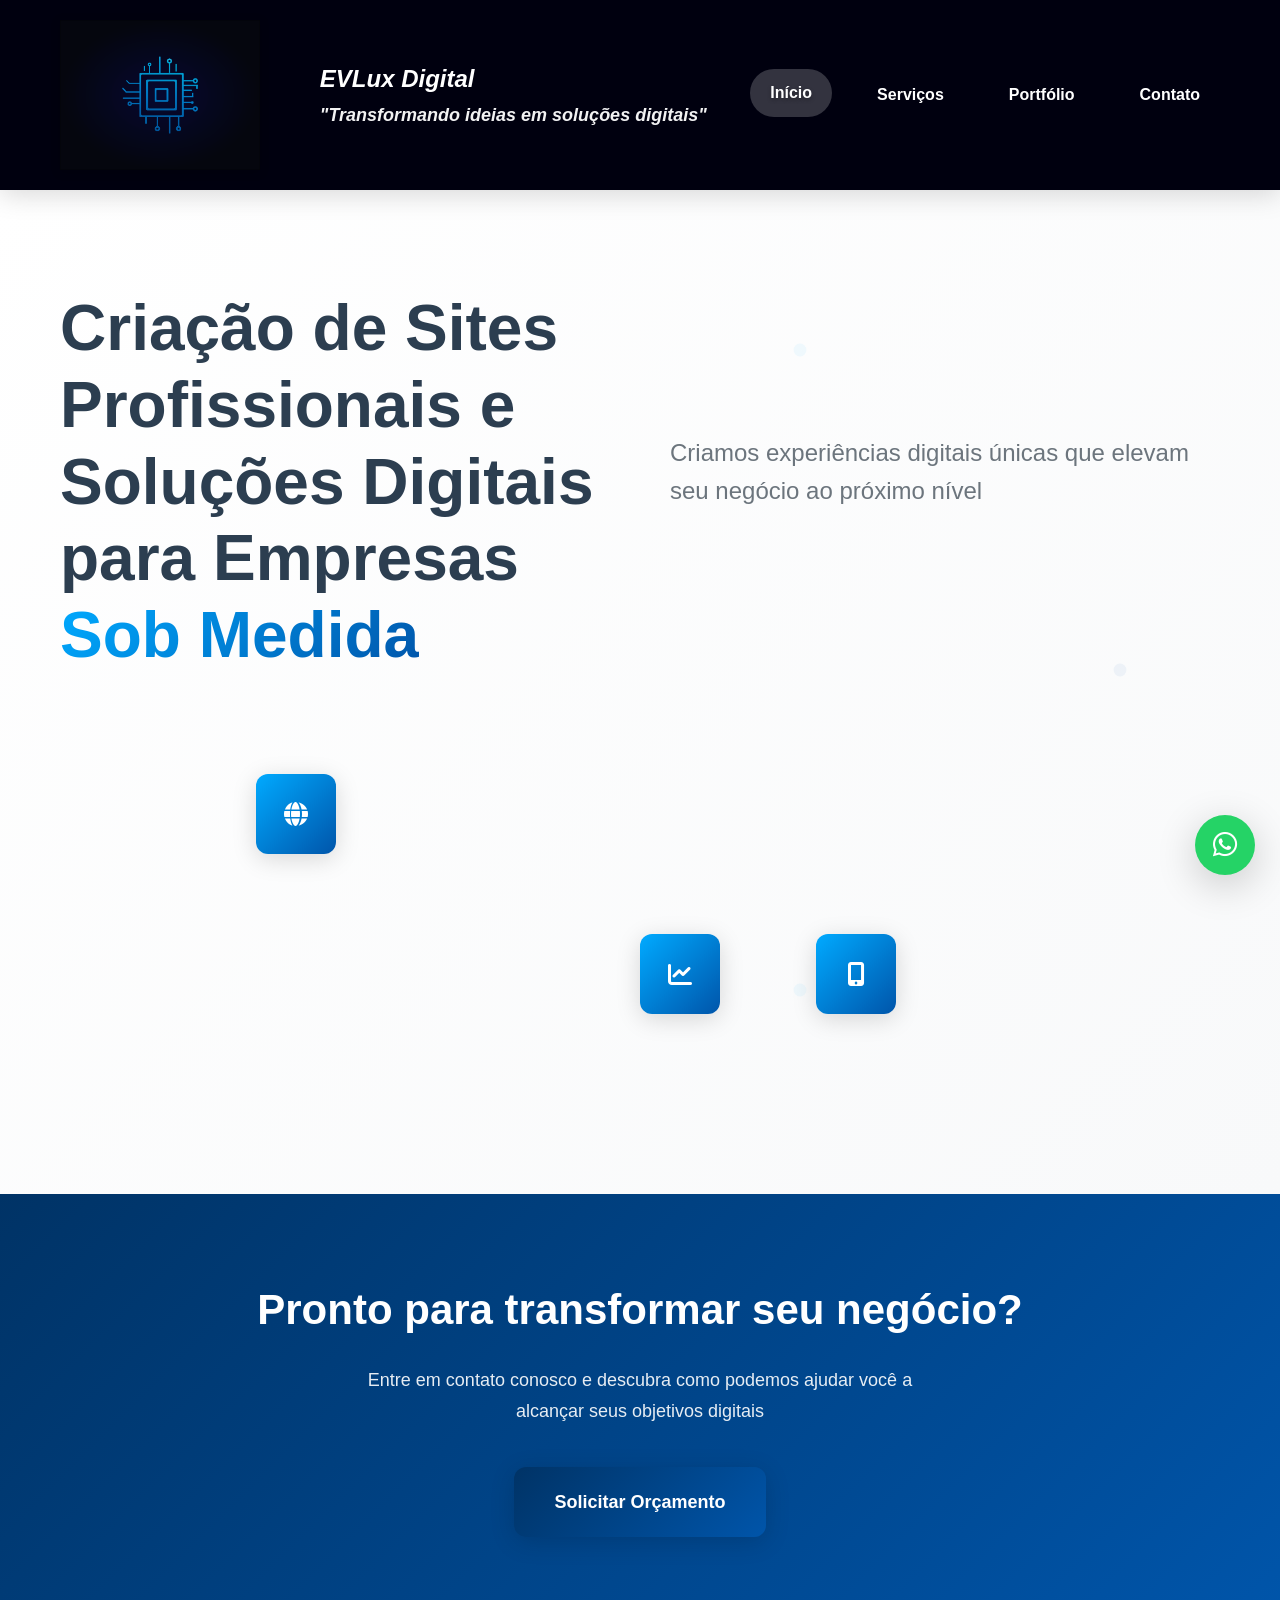
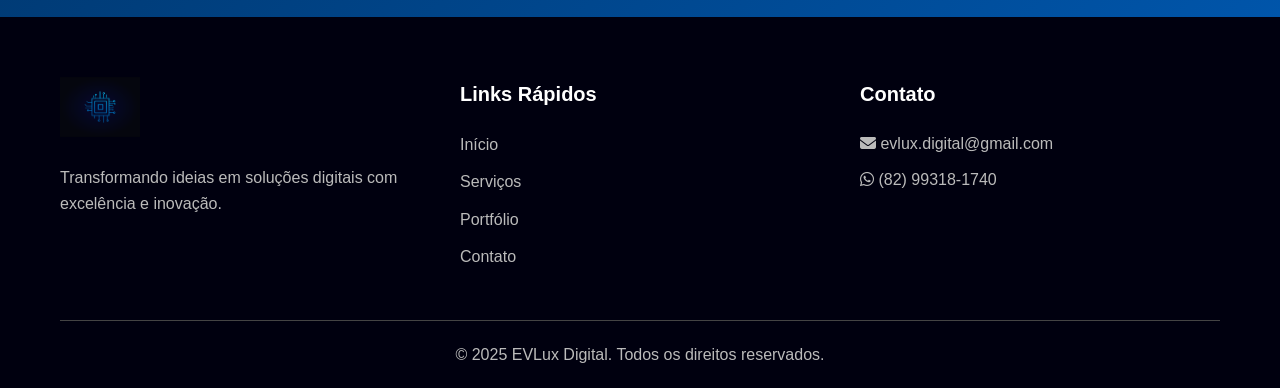
==== commit cb95e894: "Atualizando os cards e botões de orçamento" ====
--- a/index.html
+++ b/index.html
@@ -88,7 +88,7 @@
             <div class="container">
                 <h2>Pronto para transformar seu negócio?</h2>
                 <p>Entre em contato conosco e descubra como podemos ajudar você a alcançar seus objetivos digitais</p>
-                <a href="contato.html" class="btn-primary large">Solicitar Orçamento</a>
+                <a href="https://wa.me/5582993181740?text=Ol%C3%A1!%20Gostaria%20de%20solicitar%20um%20or%C3%A7amento%20para%20meu%20projeto." target="_blank" class="btn-primary large">Solicitar Orçamento</a>
             </div>
         </section>
     </main>
--- a/estilo.css
+++ b/estilo.css
@@ -96,6 +96,13 @@
     font-style: italic;
 }
 
+.topo h3 {
+    font-size: clamp(14px, 2.2vw, 18px);
+    font-weight: 600;
+    opacity: 0.95;
+    font-style: italic;
+}
+
 .topo nav {
     display: flex;
     align-items: center;
@@ -1142,6 +1149,222 @@
     100% { box-shadow: 0 0 0 0 rgba(37, 211, 102, 0); }
 }
 
+/* Modal de Visualização */
+.modal {
+    display: none;
+    position: fixed;
+    z-index: 2000;
+    left: 0;
+    top: 0;
+    width: 100%;
+    height: 100%;
+    background-color: rgba(0, 0, 0, 0.8);
+    animation: fadeIn 0.3s ease-out;
+}
+
+.modal.show {
+    display: flex;
+    align-items: center;
+    justify-content: center;
+}
+
+.modal-content {
+    position: relative;
+    max-width: 90vw;
+    max-height: 90vh;
+    background-color: var(--bg-white);
+    border-radius: var(--border-radius);
+    overflow: hidden;
+    box-shadow: var(--shadow-strong);
+    animation: slideUp 0.3s ease-out;
+}
+
+.modal-content img {
+    width: 100%;
+    height: 100%;
+    object-fit: contain;
+    max-width: 100%;
+    max-height: 90vh;
+}
+
+.modal-close {
+    position: absolute;
+    top: 15px;
+    right: 25px;
+    font-size: 32px;
+    font-weight: bold;
+    color: var(--primary-color);
+    cursor: pointer;
+    background: rgba(255, 255, 255, 0.9);
+    width: 40px;
+    height: 40px;
+    display: flex;
+    align-items: center;
+    justify-content: center;
+    border-radius: 50%;
+    transition: var(--transition);
+    z-index: 2001;
+}
+
+.modal-close:hover {
+    background: var(--bg-white);
+    color: var(--secondary-color);
+    transform: scale(1.1);
+}
+
+@keyframes slideUp {
+    from {
+        transform: translateY(50px);
+        opacity: 0;
+    }
+    to {
+        transform: translateY(0);
+        opacity: 1;
+    }
+}
+
+@keyframes fadeIn {
+    from { opacity: 0; }
+    to { opacity: 1; }
+}
+
+/* Cartões Digitais */
+.cartoes-gallery {
+    display: grid;
+    /* Reduzido de 350px para 280px para forçar os 3 a caberem na mesma linha */
+    grid-template-columns: repeat(auto-fit, minmax(280px, 1fr)); 
+    /* Reduzido o espaço entre eles de 40px para 25px */
+    gap: 25px; 
+    padding: 40px 0;
+    width: 100%;
+    overflow-x: auto;
+    overflow-y: hidden;
+    scroll-snap-type: x mandatory;
+    scrollbar-width: thin;
+    scrollbar-color: var(--accent-color) var(--bg-light);
+}
+
+.cartoes-gallery::-webkit-scrollbar {
+    height: 8px;
+}
+
+.cartoes-gallery::-webkit-scrollbar-track {
+    background: var(--bg-light);
+}
+
+.cartoes-gallery::-webkit-scrollbar-thumb {
+    background: var(--accent-color);
+    border-radius: 4px;
+}
+
+.cartoes-gallery::-webkit-scrollbar-thumb:hover {
+    background: var(--secondary-color);
+}
+
+.cartao-item {
+    background: var(--bg-white);
+    border-radius: var(--border-radius);
+    overflow: hidden;
+    box-shadow: var(--shadow-light);
+    transition: var(--transition);
+    /* Força os cartões a terem a mesma altura mesmo com textos diferentes */
+    display: flex;
+    flex-direction: column;
+    flex-shrink: 0;
+    scroll-snap-align: start;
+}
+
+.cartao-item:hover {
+    transform: translateY(-10px);
+    box-shadow: var(--shadow-strong);
+}
+
+.cartao-image {
+    width: 100%;
+    height: 320px; /* Ajustado de 400px para 320px para não estourar a tela */
+    overflow: hidden;
+    background: var(--bg-light);
+    display: flex;
+    align-items: center;
+    justify-content: center;
+}
+
+.cartao-image img {
+    width: 100%;
+    height: 100%;
+    /* Alterado de contain para cover para garantir que a imagem preencha o card e apareça */
+    object-fit: cover; 
+    padding: 0; /* Removido o padding de 20px que reduzia a imagem interna */
+}
+
+.cartao-info {
+    padding: 25px;
+    text-align: center;
+    display: flex;
+    flex-direction: column;
+    flex: 1;
+}
+
+.cartao-info h3 {
+    font-size: 22px;
+    font-weight: 700;
+    margin-bottom: 15px;
+    color: var(--text-dark);
+}
+
+.cartao-info p {
+    color: var(--text-light);
+    font-size: 14px;
+    line-height: 1.6;
+    margin-bottom: 20px;
+    flex: 1; /* Empurra o botão de personalizar sempre para o rodapé do card */
+}
+
+.cartao-cta {
+    display: flex;
+    gap: 10px;
+    justify-content: center;
+}
+
+.btn-primary-small {
+    background: var(--primary-color);
+    color: white;
+    padding: 10px 20px;
+    border-radius: var(--border-radius);
+    text-decoration: none;
+    font-size: 14px;
+    font-weight: 600;
+    transition: var(--transition);
+    display: inline-flex;
+    align-items: center;
+    gap: 8px;
+}
+
+.btn-primary-small:hover {
+    background: var(--secondary-color);
+    transform: scale(1.05);
+}
+
+.back-button {
+    display: inline-flex;
+    align-items: center;
+    gap: 8px;
+    color: var(--accent-color);
+    text-decoration: none;
+    font-weight: 600;
+    margin-bottom: 30px;
+    transition: var(--transition);
+}
+
+.back-button:hover {
+    gap: 12px;
+    color: var(--secondary-color);
+}
+
+.back-button i {
+    font-size: 18px;
+}
+
 /* Responsividade */
 @media (max-width: 568px) {
     .topo {
@@ -1309,4 +1532,28 @@
 /* Smooth scroll */
 html {
     scroll-behavior: smooth;
+}
+
+@media (max-width: 768px) {
+    .cartoes-gallery {
+        display: flex;
+        overflow-x: scroll;
+        overflow-y: hidden;
+        scroll-snap-type: x mandatory;
+        -webkit-overflow-scrolling: touch;
+        gap: 20px;
+        padding: 20px 0;
+    }
+
+    .cartao-item {
+        flex: 0 0 calc(100vw - 40px);
+        min-width: calc(100vw - 40px);
+        max-width: calc(100vw - 40px);
+        scroll-snap-align: start;
+        scroll-snap-stop: always;
+    }
+
+    .cartao-image {
+        height: 250px;
+    }
 }
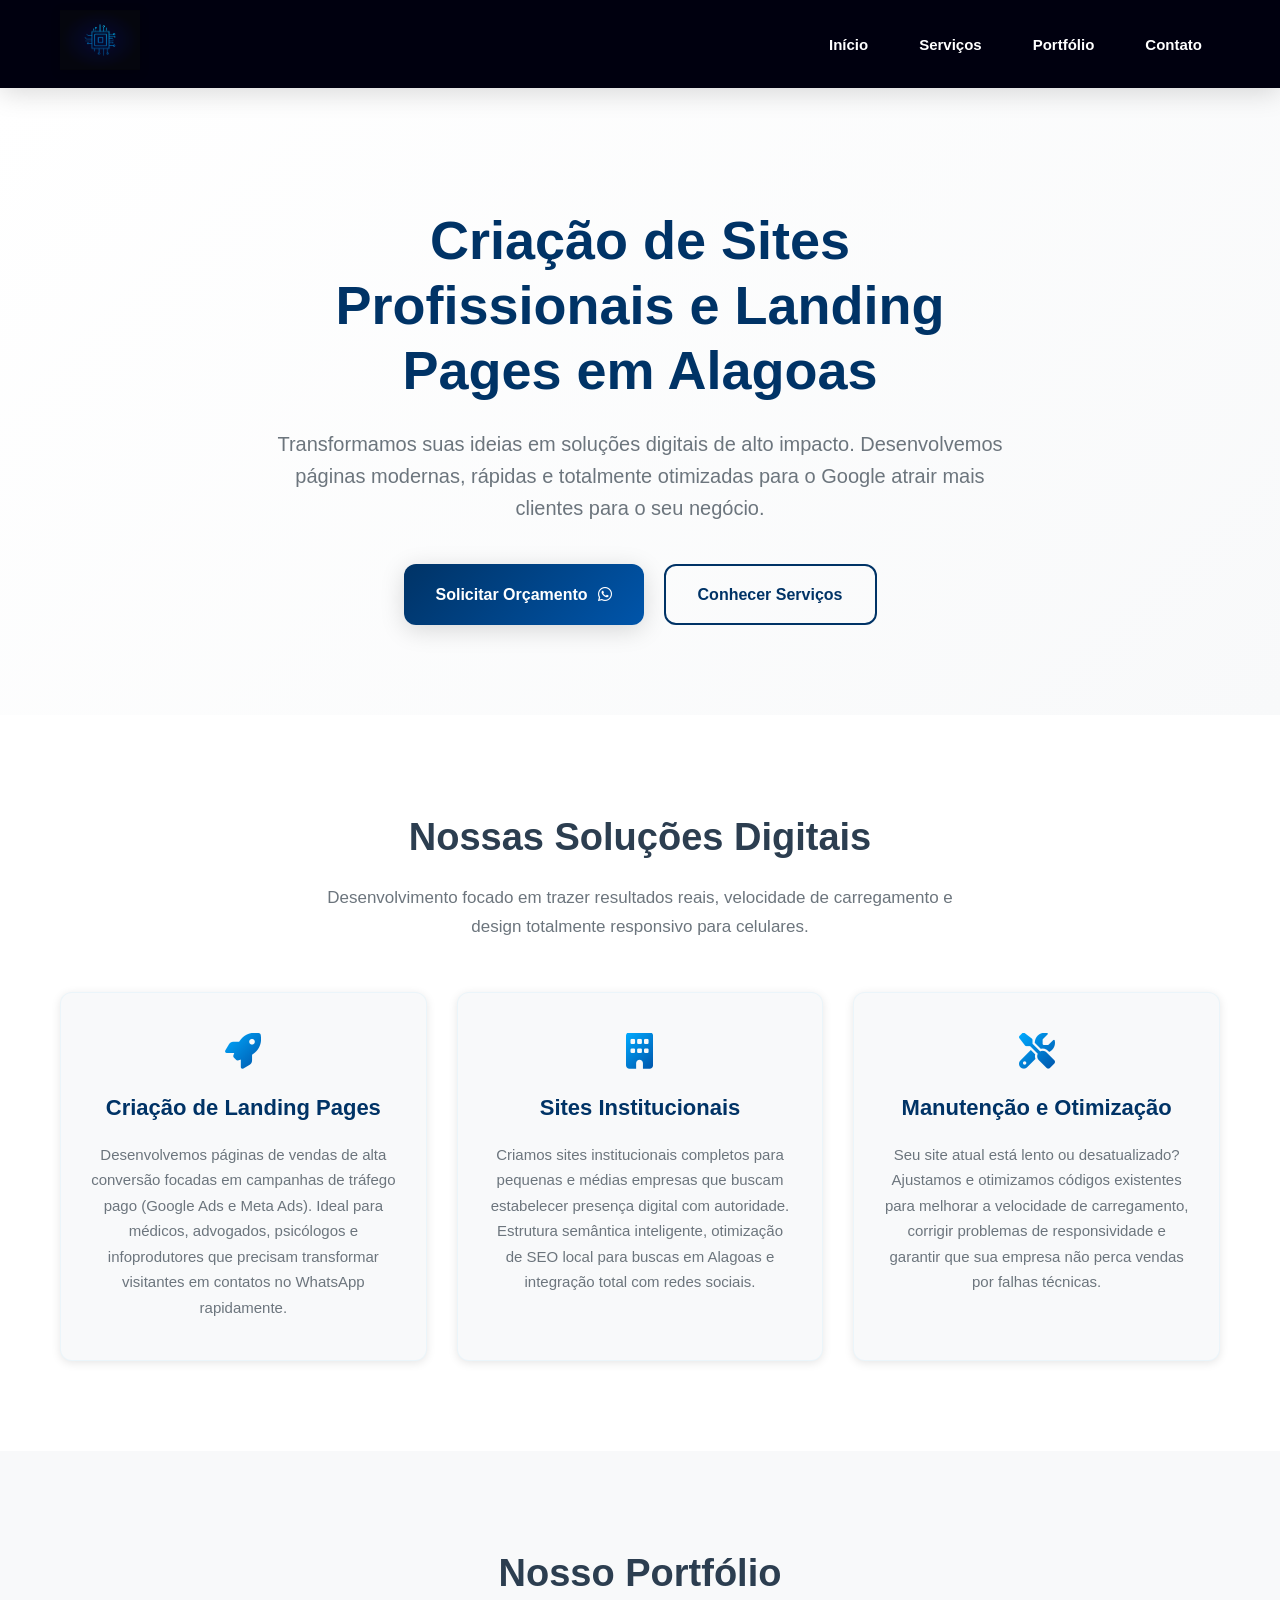
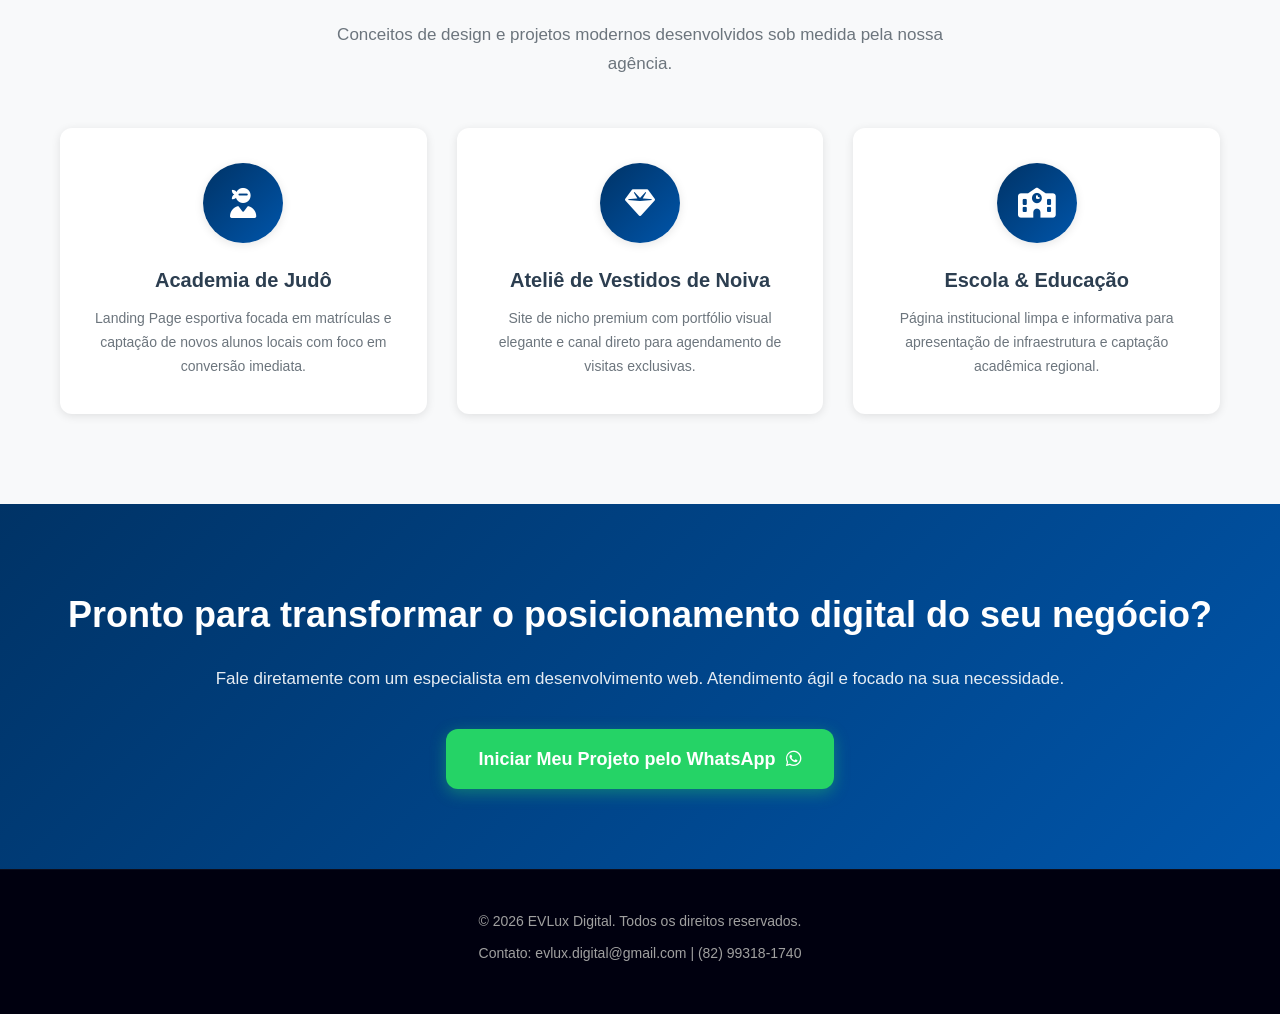
==== commit 12944498: "Atualização do site da EVLux Digital" ====
--- a/index.html
+++ b/index.html
@@ -9,6 +9,7 @@
     <meta name="theme-color" content="#003366">
     <meta name="apple-mobile-web-app-capable" content="yes">
     <meta name="apple-mobile-web-app-status-bar-style" content="black-translucent">
+    
     <!-- Open Graph para redes sociais -->
     <meta property="og:title" content="EVLux Digital - Criação de Sites Profissionais em Alagoas">
     <meta property="og:description" content="Criação de sites profissionais, landing pages e soluções digitais para empresas. Atendimento em Alagoas e todo o Brasil.">
@@ -16,18 +17,23 @@
     <meta property="og:url" content="https://evluxdigital.com.br/">
     <meta property="og:image" content="https://evluxdigital.com.br/imagens/logoevlux1.png">
     <meta property="og:site_name" content="EVLux Digital">
+    
     <!-- Twitter Card -->
     <meta name="twitter:card" content="summary_large_image">
     <meta name="twitter:title" content="EVLux Digital - Criação de Sites Profissionais">
     <meta name="twitter:description" content="Transformando ideias em soluções digitais. Sites, landing pages e e-commerce profissionais.">
     <meta name="twitter:image" content="https://evluxdigital.com.br/imagens/logoevlux1.png">
+    
     <!-- Canonical URL -->
     <link rel="canonical" href="https://evluxdigital.com.br/">
     <title>EVLux Digital - Criação de Sites Profissionais em Alagoas</title>
+    
+    <!-- Arquivos Externos e Estilos -->
     <link rel="stylesheet" href="https://cdnjs.cloudflare.com/ajax/libs/font-awesome/6.4.0/css/all.min.css">
     <link rel="stylesheet" href="estilo.css">
     <link rel="icon" href="imagens/favicon-32x32.png" type="image/x-icon">
-    <!-- Schema.org JSON-LD -->
+    
+    <!-- Schema.org JSON-LD (Otimizado para indexar seu negócio local) -->
     <script type="application/ld+json">
     {
       "@context": "https://schema.org",
@@ -44,88 +50,126 @@
         "addressCountry": "BR"
       },
       "sameAs": [
-        "https://www.facebook.com/evluxdigital",
-        "https://www.instagram.com/evluxdigital",
-        "https://wa.me/5582993181740"
+        "https://facebook.com",
+        "https://instagram.com",
+        "https://wa.me"
       ],
-      "priceRange": "R$ 300"
+      "priceRange": "$$"
     }
     </script>
 </head>
 <body>
+
+    <!-- NAV / MENU DE NAVEGAÇÃO -->
     <header>
-        <div class="topo">
-            <img src="imagens/logoevlux1.png" alt="Logo EVLux Digital - Criação de Sites Profissionais" loading="lazy">
-            <div class="texto">
-                <h2>EVLux Digital</h2>
-                <h3>"Transformando ideias em soluções digitais"</h3>
+        <nav class="container">
+            <div class="logo">
+                <img src="imagens/logoevlux1.png" alt="EVLux Digital Logo">
             </div>
-            <nav>
-                <a href="index.html" class="nav-link active">Início</a>
-                <a href="servicos.html" class="nav-link">Serviços</a>
-                <a href="portfolio.html" class="nav-link">Portfólio</a>
-                <a href="contato.html" class="nav-link">Contato</a>
-            </nav>
-        </div>
+            <ul class="nav-links">
+                <li><a href="#inicio">Início</a></li>
+                <li><a href="#servicos">Serviços</a></li>
+                <li><a href="#portfolio">Portfólio</a></li>
+                <li><a href="#contato">Contato</a></li>
+            </ul>
+        </nav>
     </header>
 
-    <main id="inicio">
-        <section class="hero">
-            <div class="hero-content">
-                <h1 class="hero-title">Criação de Sites Profissionais e Soluções Digitais para Empresas <span class="highlight">Sob Medida</span></h1>
-                <p class="hero-subtitle">Criamos experiências digitais únicas que elevam seu negócio ao próximo nível</p>
-            </div>
-            <div class="hero-visual">
-                <div class="floating-cards">
-                    <div class="card card-1"><i class="fas fa-globe"></i></div>
-                    <div class="card card-2"><i class="fas fa-mobile-alt"></i></div>
-                    <div class="card card-3"><i class="fas fa-chart-line"></i></div>
+    <main>
+        <!-- SEÇÃO HERO (TOPO DO SITE) -->
+        <section id="inicio" class="hero-section">
+            <div class="container hero-content">
+                <h1>Criação de Sites Profissionais e Landing Pages em Alagoas</h1>
+                <p class="subtitle">Transformamos suas ideias em soluções digitais de alto impacto. Desenvolvemos páginas modernas, rápidas e totalmente otimizadas para o Google atrair mais clientes para o seu negócio.</p>
+                <div class="hero-buttons">
+                    <a href="https://wa.me?text=Olá,%20gostaria%20de%20um%20orçamento%20de%20site%20com%20a%20EVLux%20Digital!" target="_blank" class="btn-primary">Solicitar Orçamento <i class="fab fa-whatsapp"></i></a>
+                    <a href="#servicos" class="btn-secondary">Conhecer Serviços</a>
                 </div>
             </div>
         </section>
 
-        <section class="cta-section">
+        <!-- SEÇÃO DE SERVIÇOS (RECHEADA DE TEXTO PARA O GOOGLE LER) -->
+        <section id="servicos" class="services-section">
             <div class="container">
-                <h2>Pronto para transformar seu negócio?</h2>
-                <p>Entre em contato conosco e descubra como podemos ajudar você a alcançar seus objetivos digitais</p>
-                <a href="https://wa.me/5582993181740?text=Ol%C3%A1!%20Gostaria%20de%20solicitar%20um%20or%C3%A7amento%20para%20meu%20projeto." target="_blank" class="btn-primary large">Solicitar Orçamento</a>
+                <h2 class="section-title">Nossas Soluções Digitais</h2>
+                <p class="section-subtitle">Desenvolvimento focado em trazer resultados reais, velocidade de carregamento e design totalmente responsivo para celulares.</p>
+                
+                <div class="services-grid">
+                    <div class="service-card">
+                        <i class="fas fa-rocket"></i>
+                        <h3>Criação de Landing Pages</h3>
+                        <p>Desenvolvemos páginas de vendas de alta conversão focadas em campanhas de tráfego pago (Google Ads e Meta Ads). Ideal para médicos, advogados, psicólogos e infoprodutores que precisam transformar visitantes em contatos no WhatsApp rapidamente.</p>
+                    </div>
+
+                    <div class="service-card">
+                        <i class="fas fa-building"></i>
+                        <h3>Sites Institucionais</h3>
+                        <p>Criamos sites institucionais completos para pequenas e médias empresas que buscam estabelecer presença digital com autoridade. Estrutura semântica inteligente, otimização de SEO local para buscas em Alagoas e integração total com redes sociais.</p>
+                    </div>
+
+                    <div class="service-card">
+                        <i class="fas fa-tools"></i>
+                        <h3>Manutenção e Otimização</h3>
+                        <p>Seu site atual está lento ou desatualizado? Ajustamos e otimizamos códigos existentes para melhorar a velocidade de carregamento, corrigir problemas de responsividade e garantir que sua empresa não perca vendas por falhas técnicas.</p>
+                    </div>
+                </div>
+            </div>
+        </section>
+
+        <!-- SEÇÃO DE PORTFÓLIO (VITRINE DO QUE VAMOS CONSTRUIR) -->
+        <section id="portfolio" class="portfolio-section">
+            <div class="container">
+                <h2 class="section-title">Nosso Portfólio</h2>
+                <p class="section-subtitle">Conceitos de design e projetos modernos desenvolvidos sob medida pela nossa agência.</p>
+                
+                <div class="portfolio-grid">
+                    <!-- Projeto 1: Judô -->
+                    <div class="portfolio-item">
+                        <div class="portfolio-thumb">
+                            <i class="fas fa-user-ninja"></i>
+                        </div>
+                        <h3>Academia de Judô</h3>
+                        <p>Landing Page esportiva focada em matrículas e captação de novos alunos locais com foco em conversão imediata.</p>
+                    </div>
+
+                    <!-- Projeto 2: Noivas -->
+                    <div class="portfolio-item">
+                        <div class="portfolio-thumb">
+                            <i class="fas fa-gem"></i>
+                        </div>
+                        <h3>Ateliê de Vestidos de Noiva</h3>
+                        <p>Site de nicho premium com portfólio visual elegante e canal direto para agendamento de visitas exclusivas.</p>
+                    </div>
+
+                    <!-- Projeto 3: Escola -->
+                    <div class="portfolio-item">
+                        <div class="portfolio-thumb">
+                            <i class="fas fa-school"></i>
+                        </div>
+                        <h3>Escola & Educação</h3>
+                        <p>Página institucional limpa e informativa para apresentação de infraestrutura e captação acadêmica regional.</p>
+                    </div>
+                </div>
+            </div>
+        </section>
+
+        <!-- SEÇÃO DE CONTATO / CHAMADA PARA AÇÃO FINAL -->
+        <section id="contato" class="cta-section">
+            <div class="container cta-content">
+                <h2>Pronto para transformar o posicionamento digital do seu negócio?</h2>
+                <p>Fale diretamente com um especialista em desenvolvimento web. Atendimento ágil e focado na sua necessidade.</p>
+                <a href="https://wa.me?text=Olá,%20gostaria%20de%20um%20orçamento%20de%20site%20com%20a%20EVLux%20Digital!" target="_blank" class="btn-cta">Iniciar Meu Projeto pelo WhatsApp <i class="fab fa-whatsapp"></i></a>
             </div>
         </section>
     </main>
 
+    <!-- RODAPÉ -->
     <footer>
-        <div class="container">
-            <div class="footer-content">
-                <div class="footer-section">
-                    <img src="imagens/logoevlux1.png" alt="EVLux Digital - Logotipo" class="footer-logo" loading="lazy">
-                    <p>Transformando ideias em soluções digitais com excelência e inovação.</p>
-                </div>
-                <div class="footer-section">
-                    <h3>Links Rápidos</h3>
-                    <ul>
-                        <li><a href="index.html">Início</a></li>
-                        <li><a href="servicos.html">Serviços</a></li>
-                        <li><a href="portfolio.html">Portfólio</a></li>
-                        <li><a href="contato.html">Contato</a></li>
-                    </ul>
-                </div>
-                <div class="footer-section">
-                    <h3>Contato</h3>
-                    <p><i class="fas fa-envelope"></i> evlux.digital@gmail.com</p>
-                    <p><i class="fab fa-whatsapp"></i> (82) 99318-1740</p>
-                </div>
-            </div>
-            <div class="footer-bottom">
-                <p>&copy; 2025 EVLux Digital. Todos os direitos reservados.</p>
-            </div>
+        <div class="container footer-content">
+            <p>&copy; 2026 EVLux Digital. Todos os direitos reservados.</p>
+            <p>Contato: evlux.digital@gmail.com | (82) 99318-1740</p>
         </div>
     </footer>
 
-    <!-- WhatsApp Float Button -->
-    <a href="https://wa.me/5582993181740" target="_blank" class="whatsapp-float" title="Fale conosco no WhatsApp">
-        <i class="fab fa-whatsapp"></i>
-    </a>
-
-    <script src="script.js"></script>
 </body>
 </html>
--- a/estilo.css
+++ b/estilo.css
@@ -1,4 +1,6 @@
-/* Reset e configurações globais */
+/* ==========================================================================
+   RESET & CONFIGURAÇÕES GLOBAIS
+   ========================================================================== */
 * {
     margin: 0;
     padding: 0;
@@ -23,6 +25,10 @@
     --gradient-accent: linear-gradient(135deg, var(--accent-color) 0%, var(--secondary-color) 100%);
 }
 
+html {
+    scroll-behavior: smooth; /* Rolagem suave entre as seções */
+}
+
 body {
     font-family: 'Inter', -apple-system, BlinkMacSystemFont, 'Segoe UI', Roboto, sans-serif;
     line-height: 1.7;
@@ -31,173 +37,90 @@
     overflow-x: hidden;
 }
 
-/* Utilitários */
+/* UTILITÁRIOS */
 .container {
     max-width: 1200px;
     margin: 0 auto;
     padding: 0 20px;
 }
 
-.highlight {
-    background: var(--gradient-accent);
-    -webkit-background-clip: text;
-    -webkit-text-fill-color: transparent;
-    background-clip: text;
-    font-weight: 700;
-}
-
-/* Header e Navegação */
+/* ==========================================================================
+   HEADER & NAVEGAÇÃO (ONE-PAGE CORRIGIDO)
+   ========================================================================== */
 header {
     background-color: #00000f;
-    color: white;
     position: sticky;
     top: 0;
     z-index: 1000;
     box-shadow: var(--shadow-medium);
-}
-
-.topo {
+    padding: 10px 0;
+}
+
+header nav.container {
     display: flex;
     align-items: center;
     justify-content: space-between;
-    max-width: 1200px;
-    margin: 0 auto;
-    padding: 20px;
-    gap: 40px;
-}
-
-.topo img {
-    height: 150px;
+}
+
+header .logo img {
+    height: 60px; /* Ajustado para um tamanho de menu elegante */
     width: auto;
     filter: drop-shadow(0 2px 4px rgba(0, 0, 0, 0.2));
     transition: var(--transition);
 }
 
-.topo img:hover {
+header .logo img:hover {
     transform: scale(1.05);
 }
 
-.topo .texto {
-    flex: 1;
-    margin-left: 20px;
-}
-
-.topo h1 {
-    font-size: clamp(24px, 4vw, 36px);
-    font-weight: 800;
-    margin-bottom: 5px;
-    text-shadow: 0 2px 4px rgba(0, 0, 0, 0.3);
-}
-
-.topo h2 {
-    font-size: clamp(18px, 3vw, 24px);
-    font-weight: 700;
-    opacity: 1;
-    font-style: italic;
-}
-
-.topo h3 {
-    font-size: clamp(14px, 2.2vw, 18px);
-    font-weight: 600;
-    opacity: 0.95;
-    font-style: italic;
-}
-
-.topo nav {
+.nav-links {
     display: flex;
-    align-items: center;
-    gap: 25px;
-    background: none;
+    list-style: none;
+    gap: 15px;
+    margin: 0;
     padding: 0;
 }
 
-/* Fallback para nav separado (se existir) */
-nav {
-    background: rgba(0, 0, 0, 0.3);
-    padding: 15px 0;
-}
-
-nav .container {
-    display: flex;
-    justify-content: center;
-    gap: 30px;
-}
-
-.nav-link {
+.nav-links a {
     color: white;
     text-decoration: none;
     font-weight: 600;
-    padding: 10px 20px;
+    padding: 10px 18px;
     border-radius: 25px;
     transition: var(--transition);
+    font-size: 15px;
+}
+
+.nav-links a:hover {
+    background: rgba(255, 255, 255, 0.15);
+    transform: translateY(-2px);
+}
+
+/* ==========================================================================
+   SEÇÃO HERO (TOPO)
+   ========================================================================== */
+.hero-section {
+    background: linear-gradient(135deg, var(--bg-white) 0%, var(--bg-light) 100%);
+    padding: 120px 0 90px 0;
+    text-align: center;
     position: relative;
-    overflow: hidden;
-}
-
-.nav-link::before {
-    content: '';
-    position: absolute;
-    top: 0;
-    left: -100%;
-    width: 100%;
-    height: 100%;
-    background: rgba(255, 255, 255, 0.2);
-    transition: var(--transition);
-    z-index: -1;
-}
-
-.nav-link:hover::before,
-.nav-link.active::before {
-    left: 0;
-}
-
-.nav-link:hover,
-.nav-link.active {
-    transform: translateY(-2px);
-    text-shadow: 0 2px 4px rgba(0, 0, 0, 0.3);
-}
-
-/* Hero Section */
-.hero {
-    background: linear-gradient(135deg, var(--bg-white) 0%, var(--bg-light) 100%);
-    padding: 100px 0;
-    position: relative;
-    overflow: hidden;
-}
-
-.hero::before {
-    content: '';
-    position: absolute;
-    top: 0;
-    right: 0;
-    width: 50%;
-    height: 100%;
-    background: url('data:image/svg+xml,<svg xmlns="http://www.w3.org/2000/svg" viewBox="0 0 100 100"><defs><pattern id="grain" width="100" height="100" patternUnits="userSpaceOnUse"><circle cx="25" cy="25" r="1" fill="rgba(0,170,255,0.05)"/><circle cx="75" cy="75" r="1" fill="rgba(0,85,170,0.05)"/></pattern></defs><rect width="100" height="100" fill="url(%23grain)"/></svg>');
-    z-index: 1;
 }
 
 .hero-content {
-    max-width: 1200px;
+    max-width: 800px;
     margin: 0 auto;
-    padding: 0 20px;
-    display: grid;
-    grid-template-columns: 1fr 1fr;
-    gap: 60px;
-    align-items: center;
-    position: relative;
-    z-index: 2;
-}
-
-.hero-title {
-    font-size: clamp(36px, 6vw, 64px);
+}
+
+.hero-content h1 {
+    font-size: clamp(32px, 5vw, 54px);
     font-weight: 900;
     line-height: 1.2;
-    margin-bottom: 20px;
-    color: var(--text-dark);
-}
-
-.hero-subtitle {
-    font-size: clamp(16px, 2.5vw, 24px);
+    color: var(--primary-color);
+    margin-bottom: 25px;
+}
+
+.hero-content .subtitle {
+    font-size: clamp(16px, 2.2vw, 20px);
     color: var(--text-light);
     margin-bottom: 40px;
     line-height: 1.6;
@@ -206,22 +129,22 @@
 .hero-buttons {
     display: flex;
     gap: 20px;
+    justify-content: center;
     flex-wrap: wrap;
 }
 
-.btn-primary, .btn-secondary {
+/* BOTÕES */
+.btn-primary, .btn-secondary, .btn-cta {
     display: inline-flex;
     align-items: center;
     gap: 10px;
-    padding: 15px 30px;
+    padding: 15px 32px;
     border-radius: var(--border-radius);
     text-decoration: none;
     font-weight: 600;
     font-size: 16px;
     transition: var(--transition);
-    position: relative;
-    overflow: hidden;
-    z-index: 1;
+    cursor: pointer;
 }
 
 .btn-primary {
@@ -247,1313 +170,210 @@
     transform: translateY(-3px);
 }
 
-.btn-primary.large {
-    padding: 20px 40px;
-    font-size: 18px;
-}
-
-.hero-visual {
-    position: relative;
-    height: 400px;
-}
-
-.floating-cards {
-    position: relative;
-    width: 100%;
-    height: 100%;
-}
-
-.card {
-    position: absolute;
-    width: 80px;
-    height: 80px;
-    background: var(--gradient-accent);
-    border-radius: var(--border-radius);
-    display: flex;
-    align-items: center;
-    justify-content: center;
-    color: white;
-    font-size: 24px;
-    box-shadow: var(--shadow-medium);
-    animation: float 6s ease-in-out infinite;
-}
-
-.card-1 {
-    top: 20%;
-    left: 20%;
-    animation-delay: 0s;
-}
-
-.card-2 {
-    top: 60%;
-    right: 30%;
-    animation-delay: 2s;
-}
-
-.card-3 {
-    bottom: 20%;
-    left: 50%;
-    animation-delay: 4s;
-}
-
-@keyframes float {
-    0%, 100% { transform: translateY(0px) rotate(0deg); }
-    50% { transform: translateY(-20px) rotate(5deg); }
-}
-
-/* Sections */
-section {
-    padding: 80px 0;
-}
-
-.page-hero {
-    background-color: #00000f;
-    color: white;
-    text-align: center;
-    padding: 100px 0;
-}
-
-.page-title {
-    font-size: clamp(36px, 5vw, 56px);
-    font-weight: 900;
-    margin-bottom: 20px;
-}
-
-.page-subtitle {
-    font-size: clamp(16px, 2vw, 20px);
-    opacity: 0.9;
-    max-width: 600px;
-    margin: 0 auto;
+/* ==========================================================================
+   SEÇÃO DE SERVIÇOS
+   ========================================================================== */
+.services-section {
+    background-color: var(--bg-white);
+    padding: 90px 0;
 }
 
 .section-title {
-    font-size: clamp(28px, 4vw, 42px);
+    font-size: clamp(28px, 4vw, 38px);
     font-weight: 800;
     text-align: center;
-    margin-bottom: 20px;
+    margin-bottom: 15px;
     color: var(--text-dark);
 }
 
 .section-subtitle {
-    font-size: 18px;
+    font-size: 17px;
     color: var(--text-light);
     text-align: center;
-    margin-bottom: 60px;
-    max-width: 600px;
+    margin-bottom: 50px;
+    max-width: 650px;
     margin-left: auto;
     margin-right: auto;
 }
 
-/* Serviços */
-.servicos {
-    background: var(--bg-white);
-}
-
-.servicos-detalhes {
+.services-grid {
+    display: grid;
+    grid-template-columns: repeat(auto-fit, minmax(300px, 1fr));
+    gap: 30px;
+}
+
+.service-card {
     background: var(--bg-light);
-    padding: 80px 0;
-}
-
-.servicos-grid {
-    display: grid;
-    grid-template-columns: repeat(auto-fit, minmax(320px, 1fr));
-    gap: 30px;
-    margin-top: 60px;
-}
-
-.servico-card {
-    background: var(--bg-white);
     padding: 40px 30px;
     border-radius: var(--border-radius);
     box-shadow: var(--shadow-light);
     transition: var(--transition);
-    position: relative;
-    border: 1px solid rgba(0, 170, 255, 0.1);
-    text-align: center;
-}
-
-.servico-card:hover {
-    transform: translateY(-10px);
-    box-shadow: var(--shadow-strong);
-}
-
-.servico-card.featured {
-    background: var(--gradient-primary);
-    color: white;
-    transform: scale(1.02);
-}
-
-.servico-card.featured:hover {
-    transform: scale(1.02) translateY(-10px);
-}
-
-.servico-icon {
-    width: 70px;
-    height: 70px;
-    background: var(--gradient-accent);
-    border-radius: var(--border-radius);
-    display: flex;
-    align-items: center;
-    justify-content: center;
-    font-size: 28px;
-    color: white;
-    margin: 0 auto 25px auto;
-}
-
-.servico-card.featured .servico-icon {
-    background: rgba(255, 255, 255, 0.2);
-}
-
-.servico-card h3 {
+    border: 1px solid rgba(0, 170, 255, 0.05);
+    text-align: center;
+}
+
+.service-card:hover {
+    transform: translateY(-8px);
+    box-shadow: var(--shadow-medium);
+    border-color: var(--accent-color);
+}
+
+.service-card i {
+    font-size: 36px;
+    color: var(--secondary-color);
+    margin-bottom: 20px;
+    background: linear-gradient(135deg, var(--accent-color), var(--secondary-color));
+    -webkit-background-clip: text;
+    -webkit-text-fill-color: transparent;
+}
+
+.service-card h3 {
     font-size: 22px;
     font-weight: 700;
     margin-bottom: 15px;
-}
-
-.servico-card p {
+    color: var(--primary-color);
+}
+
+.service-card p {
+    font-size: 15px;
     color: var(--text-light);
-    margin-bottom: 25px;
-    line-height: 1.6;
-}
-
-.servico-card.featured p {
-    color: rgba(255, 255, 255, 0.9);
-}
-
-.servico-features {
-    list-style: none;
-    text-align: left;
-    margin-bottom: 25px;
-}
-
-.servico-features li {
-    padding: 8px 0;
-    position: relative;
-    padding-left: 25px;
-}
-
-.servico-features li::before {
-    content: '✓';
-    position: absolute;
-    left: 0;
-    color: var(--accent-color);
-    font-weight: bold;
-    font-size: 16px;
-}
-
-.servico-card.featured .servico-features li::before {
-    color: rgba(255, 255, 255, 0.9);
-}
-
-.servico-price {
-    font-size: 24px;
-    font-weight: 800;
-    color: var(--primary-color);
-    margin-bottom: 20px;
-}
-
-.servico-card.featured .servico-price {
-    color: white;
-}
-
-.btn-servico {
+}
+
+/* ==========================================================================
+   SEÇÃO DE PORTFÓLIO
+   ========================================================================== */
+.portfolio-section {
+    padding: 90px 0;
+    background-color: var(--bg-light);
+}
+
+.portfolio-grid {
+    display: grid;
+    grid-template-columns: repeat(auto-fit, minmax(300px, 1fr));
+    gap: 30px;
+}
+
+.portfolio-item {
+    background: var(--bg-white);
+    padding: 35px 25px;
+    border-radius: var(--border-radius);
+    box-shadow: var(--shadow-light);
+    text-align: center;
+    transition: var(--transition);
+}
+
+.portfolio-item:hover {
+    transform: translateY(-5px);
+    box-shadow: var(--shadow-medium);
+}
+
+.portfolio-thumb {
+    width: 80px;
+    height: 80px;
     background: var(--gradient-primary);
-    color: white;
-    padding: 12px 25px;
-    border-radius: var(--border-radius);
-    text-decoration: none;
-    font-weight: 600;
-    transition: var(--transition);
-    display: inline-block;
-}
-
-.btn-servico:hover {
-    transform: translateY(-2px);
-    box-shadow: var(--shadow-medium);
-}
-
-.servico-card.featured .btn-servico {
-    background: white;
-    color: var(--primary-color);
-}
-
-.badge {
-    position: absolute;
-    top: -10px;
-    right: 20px;
-    background: var(--gradient-accent);
-    color: white;
-    padding: 5px 15px;
-    border-radius: 20px;
-    font-size: 12px;
-    font-weight: 600;
-}
-
-/* Processo de Trabalho */
-.processo-trabalho {
-    background: var(--bg-white);
-    padding: 80px 0;
-}
-
-.processo-grid {
-    display: grid;
-    grid-template-columns: repeat(auto-fit, minmax(200px, 1fr));
-    gap: 30px;
-    margin-top: 60px;
-}
-
-.processo-step {
-    text-align: center;
-    padding: 30px 20px;
-    background: var(--bg-light);
-    border-radius: var(--border-radius);
-    transition: var(--transition);
-}
-
-.processo-step:hover {
-    transform: translateY(-5px);
-    box-shadow: var(--shadow-light);
-}
-
-.step-number {
-    width: 60px;
-    height: 60px;
-    background: var(--gradient-primary);
-    color: white;
     border-radius: 50%;
     display: flex;
     align-items: center;
     justify-content: center;
-    font-size: 24px;
-    font-weight: 800;
     margin: 0 auto 20px auto;
-}
-
-.processo-step h3 {
+    box-shadow: var(--shadow-light);
+}
+
+.portfolio-thumb i {
+    font-size: 30px;
+    color: white;
+}
+
+.portfolio-item h3 {
     font-size: 20px;
-    font-weight: 700;
-    margin-bottom: 15px;
     color: var(--text-dark);
-}
-
-.processo-step p {
-    color: var(--text-light);
-    line-height: 1.6;
-}
-
-/* Diferenciais */
-.diferenciais {
-    background: var(--bg-light);
-    padding: 80px 0;
-}
-
-.diferenciais-grid {
-    display: grid;
-    grid-template-columns: repeat(auto-fit, minmax(250px, 1fr));
-    gap: 30px;
-    margin-top: 60px;
-}
-
-.diferencial {
-    background: var(--bg-white);
-    padding: 40px 30px;
-    border-radius: var(--border-radius);
-    text-align: center;
-    box-shadow: var(--shadow-light);
-    transition: var(--transition);
-}
-
-.diferencial:hover {
-    transform: translateY(-5px);
-    box-shadow: var(--shadow-medium);
-}
-
-.diferencial-icon {
-    width: 70px;
-    height: 70px;
-    background: var(--gradient-accent);
-    border-radius: var(--border-radius);
-    display: flex;
-    align-items: center;
-    justify-content: center;
-    font-size: 28px;
-    color: white;
-    margin: 0 auto 25px auto;
-}
-
-.diferencial h3 {
-    font-size: 20px;
-    font-weight: 700;
-    margin-bottom: 15px;
-    color: var(--text-dark);
-}
-
-.diferencial p {
-    color: var(--text-light);
-    line-height: 1.6;
-}
-
-.cta-buttons {
-    display: flex;
-    justify-content: center;
-    gap: 20px;
-    flex-wrap: wrap;
-}
-
-/* Portfolio */
-.portfolio-filter {
-    background: var(--bg-white);
-    padding: 30px 0;
-    text-align: center;
-}
-
-.filter-buttons {
-    display: flex;
-    justify-content: center;
-    gap: 15px;
-    flex-wrap: wrap;
-}
-
-.filter-btn {
-    background: transparent;
-    border: 2px solid var(--primary-color);
-    color: var(--primary-color);
-    padding: 10px 25px;
-    border-radius: 25px;
-    cursor: pointer;
-    transition: var(--transition);
-    font-weight: 600;
-}
-
-.filter-btn:hover,
-.filter-btn.active {
-    background: var(--primary-color);
-    color: white;
-}
-
-.projects-grid {
-    display: grid;
-    grid-template-columns: repeat(auto-fit, minmax(350px, 1fr));
-    gap: 30px;
-    margin-top: 40px;
-}
-
-.project-card {
-    background: var(--bg-white);
-    border-radius: var(--border-radius);
-    overflow: hidden;
-    box-shadow: var(--shadow-light);
-    transition: var(--transition);
-}
-
-.project-card:hover {
-    transform: translateY(-10px);
-    box-shadow: var(--shadow-strong);
-}
-
-.project-image {
-    position: relative;
-    height: 250px;
-    overflow: hidden;
-}
-
-.project-image img {
-    width: 100%;
-    height: 100%;
-    object-fit: contain;
-    transition: var(--transition);
-}
-
-.project-placeholder {
-    width: 100%;
-    height: 100%;
-    background: var(--gradient-accent);
-    display: flex;
-    align-items: center;
-    justify-content: center;
-    font-size: 48px;
-    color: white;
-}
-
-.project-overlay {
-    position: absolute;
-    top: 0;
-    left: 0;
-    right: 0;
-    bottom: 0;
-    background: rgba(0, 51, 102, 0.9);
-    display: flex;
-    align-items: center;
-    justify-content: center;
-    opacity: 0;
-    transition: var(--transition);
-}
-
-.project-card:hover .project-overlay {
-    opacity: 1;
-}
-
-.project-actions {
-    display: flex;
-    gap: 15px;
-}
-
-.btn-view, .btn-link {
-    width: 50px;
-    height: 50px;
-    background: var(--accent-color);
-    color: white;
-    border-radius: 50%;
-    display: flex;
-    align-items: center;
-    justify-content: center;
-    text-decoration: none;
-    transition: var(--transition);
-}
-
-.btn-view:hover, .btn-link:hover {
-    transform: scale(1.1);
-    background: white;
-    color: var(--primary-color);
-}
-
-.project-info {
-    padding: 25px;
-}
-
-.project-info h3 {
-    font-size: 20px;
-    font-weight: 700;
     margin-bottom: 10px;
-    color: var(--text-dark);
-}
-
-.project-info p {
-    color: var(--text-light);
-    margin-bottom: 15px;
-    line-height: 1.6;
-}
-
-.project-tags {
-    display: flex;
-    gap: 8px;
-    flex-wrap: wrap;
-}
-
-.tag {
-    background: rgba(0, 170, 255, 0.1);
-    color: var(--accent-color);
-    padding: 4px 12px;
-    border-radius: 15px;
-    font-size: 12px;
-    font-weight: 600;
-}
-
-/* Contato */
-.contato-grid {
-    display: grid;
-    grid-template-columns: 1fr 1fr;
-    gap: 60px;
-    margin-top: 40px;
-}
-
-.contato-info h2 {
-    font-size: 32px;
-    font-weight: 700;
-    margin-bottom: 20px;
-    color: var(--text-dark);
-}
-
-.contato-methods {
-    margin-top: 40px;
-}
-
-.contato-method {
-    display: flex;
-    align-items: flex-start;
-    gap: 20px;
-    margin-bottom: 30px;
-    padding: 20px;
-    background: var(--bg-white);
-    border-radius: var(--border-radius);
-    box-shadow: var(--shadow-light);
-    transition: var(--transition);
-}
-
-.contato-method:hover {
-    transform: translateY(-5px);
-    box-shadow: var(--shadow-medium);
-}
-
-.method-icon {
-    width: 50px;
-    height: 50px;
-    background: var(--gradient-accent);
-    border-radius: var(--border-radius);
-    display: flex;
-    align-items: center;
-    justify-content: center;
-    color: white;
-    font-size: 20px;
-    flex-shrink: 0;
-}
-
-.method-info h3 {
-    font-size: 18px;
-    font-weight: 700;
-    margin-bottom: 5px;
-    color: var(--text-dark);
-}
-
-.method-info p {
-    color: var(--text-light);
-    margin-bottom: 10px;
-}
-
-.method-link {
-    color: var(--accent-color);
-    text-decoration: none;
-    font-weight: 600;
-    font-size: 14px;
-}
-
-.method-link:hover {
-    text-decoration: underline;
-}
-
-/* Formulários */
-.form-container {
-    background: var(--bg-white);
-    padding: 40px;
-    border-radius: var(--border-radius);
-    box-shadow: var(--shadow-medium);
-}
-
-.form-container h2 {
-    font-size: 28px;
-    font-weight: 700;
-    margin-bottom: 10px;
-    color: var(--text-dark);
-}
-
-.form-container p {
-    color: var(--text-light);
-    margin-bottom: 30px;
-}
-
-.contact-form {
-    display: flex;
-    flex-direction: column;
-    gap: 20px;
-}
-
-.form-group {
-    display: flex;
-    flex-direction: column;
-}
-
-.form-group label {
-    font-weight: 600;
-    margin-bottom: 8px;
-    color: var(--text-dark);
-}
-
-.form-group input,
-.form-group textarea,
-.form-group select {
-    padding: 15px;
-    border: 2px solid #e9ecef;
-    border-radius: var(--border-radius);
-    font-size: 16px;
-    transition: var(--transition);
-    background: white;
-}
-
-.form-group textarea {
-    resize: none;
-    min-height: 120px;
-    max-height: 200px;
-    font-family: inherit;
-}
-
-.form-group input:focus,
-.form-group textarea:focus,
-.form-group select:focus {
-    outline: none;
-    border-color: var(--accent-color);
-    box-shadow: 0 0 0 3px rgba(0, 170, 255, 0.1);
-}
-
-.full-width {
-    width: 100%;
-}
-
-/* Localização */
-.location-section {
-    background: linear-gradient(135deg, var(--primary-color) 0%, var(--secondary-color) 100%);
-    padding: 80px 0;
-    position: relative;
-    overflow: hidden;
-}
-
-.location-section::before {
-    content: '';
-    position: absolute;
-    top: 0;
-    left: 0;
-    right: 0;
-    bottom: 0;
-    background: url('data:image/svg+xml,<svg xmlns="http://www.w3.org/2000/svg" viewBox="0 0 1200 120"><path d="M0,50 Q300,0 600,50 T1200,50 L1200,120 L0,120 Z" fill="%23ffffff" fill-opacity="0.03"></path></svg>');
-    background-repeat: repeat-x;
-    animation: wave 15s linear infinite;
-}
-
-@keyframes wave {
-    0% { transform: translateX(0); }
-    100% { transform: translateX(1200px); }
-}
-
-.location-card {
-    background: var(--bg-white);
-    border-radius: var(--border-radius);
-    padding: 60px;
-    box-shadow: var(--shadow-strong);
-    position: relative;
-    z-index: 1;
-    display: grid;
-    grid-template-columns: auto 1fr;
-    gap: 40px;
-    align-items: center;
-}
-
-.location-icon {
-    font-size: 80px;
-    color: var(--accent-color);
-    text-align: center;
-    min-width: 120px;
-}
-
-.location-content h2 {
-    font-size: 32px;
-    font-weight: 700;
-    margin-bottom: 20px;
-    color: var(--text-dark);
-}
-
-.location-content > p {
-    font-size: 16px;
-    color: var(--text-light);
-    margin-bottom: 30px;
-    line-height: 1.8;
-}
-
-.location-details {
-    display: grid;
-    grid-template-columns: repeat(auto-fit, minmax(250px, 1fr));
-    gap: 25px;
-}
-
-.location-detail {
-    display: flex;
-    gap: 15px;
-    padding: 20px;
-    background: var(--bg-light);
-    border-radius: var(--border-radius);
-    transition: var(--transition);
-}
-
-.location-detail:hover {
-    background: linear-gradient(135deg, rgba(0, 170, 255, 0.1) 0%, rgba(0, 85, 170, 0.1) 100%);
-    transform: translateY(-5px);
-}
-
-.location-detail i {
-    font-size: 28px;
-    color: var(--accent-color);
-    min-width: 30px;
-    text-align: center;
-}
-
-.location-detail h4 {
-    font-size: 16px;
-    font-weight: 700;
-    margin-bottom: 8px;
-    color: var(--text-dark);
-}
-
-.location-detail p {
+}
+
+.portfolio-item p {
     font-size: 14px;
     color: var(--text-light);
-    margin: 0;
-}
-
-/* FAQ */
-.faq-section {
-    background: var(--bg-white);
-}
-
-.faq-container {
-    max-width: 800px;
-    margin: 0 auto;
-}
-
-.faq-item {
-    margin-bottom: 20px;
-    border-radius: var(--border-radius);
-    overflow: hidden;
-    box-shadow: var(--shadow-light);
-}
-
-.faq-question {
-    background: var(--bg-light);
-    padding: 25px;
-    cursor: pointer;
-    display: flex;
-    justify-content: space-between;
-    align-items: center;
-    transition: var(--transition);
-}
-
-.faq-question:hover {
-    background: #e9ecef;
-}
-
-.faq-question h3 {
-    font-size: 18px;
-    font-weight: 600;
-    color: var(--text-dark);
-}
-
-.faq-answer {
-    background: white;
-    padding: 0 25px;
-    max-height: 0;
-    overflow: hidden;
-    transition: var(--transition);
-}
-
-.faq-item.active .faq-answer {
-    padding: 25px;
-    max-height: 200px;
-}
-
-/* CTA Section */
+}
+
+/* ==========================================================================
+   SEÇÃO DE CONTATO (CTA WHATSAPP)
+   ========================================================================== */
 .cta-section {
     background: var(--gradient-primary);
     color: white;
-    text-align: center;
     padding: 80px 0;
+    text-align: center;
+}
+
+.cta-content max-width: 700px; {
+    margin: 0 auto;
 }
 
 .cta-section h2 {
-    font-size: clamp(28px, 4vw, 42px);
+    font-size: clamp(26px, 4vw, 36px);
     font-weight: 800;
     margin-bottom: 20px;
 }
 
 .cta-section p {
+    font-size: 17px;
+    opacity: 0.9;
+    margin-bottom: 35px;
+}
+
+.btn-cta {
+    background: var(--success-color);
+    color: white;
     font-size: 18px;
-    margin-bottom: 40px;
-    opacity: 0.9;
-    max-width: 600px;
-    margin-left: auto;
-    margin-right: auto;
-}
-
-/* Footer */
+    box-shadow: 0 4px 15px rgba(37, 211, 102, 0.4);
+}
+
+.btn-cta:hover {
+    transform: translateY(-3px) scale(1.02);
+    box-shadow: 0 6px 20px rgba(37, 211, 102, 0.6);
+}
+
+/* ==========================================================================
+   RODAPÉ
+   ========================================================================== */
 footer {
     background-color: #00000f;
-    color: white;
-    padding: 60px 0 20px;
-}
-
-.footer-content {
-    display: grid;
-    grid-template-columns: repeat(auto-fit, minmax(250px, 1fr));
-    gap: 40px;
-    margin-bottom: 40px;
-}
-
-.footer-section h3 {
-    font-size: 20px;
-    font-weight: 700;
-    margin-bottom: 20px;
-}
-
-.footer-section p {
-    color: #bbb;
-    line-height: 1.6;
-    margin-bottom: 10px;
-}
-
-.footer-section ul {
-    list-style: none;
-}
-
-.footer-section ul li {
-    margin-bottom: 10px;
-}
-
-.footer-section ul li a {
-    color: #bbb;
-    text-decoration: none;
-    transition: var(--transition);
-}
-
-.footer-section ul li a:hover {
-    color: var(--accent-color);
-}
-
-.footer-logo {
-    height: 60px;
-    width: auto;
-    margin-bottom: 20px;
-}
-
-.footer-bottom {
-    text-align: center;
-    padding-top: 20px;
-    border-top: 1px solid #444;
-    color: #bbb;
-}
-
-/* WhatsApp Float */
-.whatsapp-float {
-    position: fixed;
-    bottom: 25px;
-    right: 25px;
-    width: 60px;
-    height: 60px;
-    background: var(--success-color);
-    color: white;
-    border-radius: 50%;
-    display: flex;
-    align-items: center;
-    justify-content: center;
-    font-size: 28px;
-    text-decoration: none;
-    box-shadow: var(--shadow-strong);
-    z-index: 1000;
-    transition: var(--transition);
-    animation: pulse 2s infinite;
-}
-
-.whatsapp-float:hover {
-    transform: scale(1.1);
-    background: #128C7E;
-}
-
-@keyframes pulse {
-    0% { box-shadow: 0 0 0 0 rgba(37, 211, 102, 0.7); }
-    70% { box-shadow: 0 0 0 10px rgba(37, 211, 102, 0); }
-    100% { box-shadow: 0 0 0 0 rgba(37, 211, 102, 0); }
-}
-
-/* Modal de Visualização */
-.modal {
-    display: none;
-    position: fixed;
-    z-index: 2000;
-    left: 0;
-    top: 0;
-    width: 100%;
-    height: 100%;
-    background-color: rgba(0, 0, 0, 0.8);
-    animation: fadeIn 0.3s ease-out;
-}
-
-.modal.show {
-    display: flex;
-    align-items: center;
-    justify-content: center;
-}
-
-.modal-content {
-    position: relative;
-    max-width: 90vw;
-    max-height: 90vh;
-    background-color: var(--bg-white);
-    border-radius: var(--border-radius);
-    overflow: hidden;
-    box-shadow: var(--shadow-strong);
-    animation: slideUp 0.3s ease-out;
-}
-
-.modal-content img {
-    width: 100%;
-    height: 100%;
-    object-fit: contain;
-    max-width: 100%;
-    max-height: 90vh;
-}
-
-.modal-close {
-    position: absolute;
-    top: 15px;
-    right: 25px;
-    font-size: 32px;
-    font-weight: bold;
-    color: var(--primary-color);
-    cursor: pointer;
-    background: rgba(255, 255, 255, 0.9);
-    width: 40px;
-    height: 40px;
-    display: flex;
-    align-items: center;
-    justify-content: center;
-    border-radius: 50%;
-    transition: var(--transition);
-    z-index: 2001;
-}
-
-.modal-close:hover {
-    background: var(--bg-white);
-    color: var(--secondary-color);
-    transform: scale(1.1);
-}
-
-@keyframes slideUp {
-    from {
-        transform: translateY(50px);
-        opacity: 0;
-    }
-    to {
-        transform: translateY(0);
-        opacity: 1;
-    }
-}
-
-@keyframes fadeIn {
-    from { opacity: 0; }
-    to { opacity: 1; }
-}
-
-/* Cartões Digitais */
-.cartoes-gallery {
-    display: grid;
-    /* Reduzido de 350px para 280px para forçar os 3 a caberem na mesma linha */
-    grid-template-columns: repeat(auto-fit, minmax(280px, 1fr)); 
-    /* Reduzido o espaço entre eles de 40px para 25px */
-    gap: 25px; 
+    color: #a0a0a0;
     padding: 40px 0;
-    width: 100%;
-    overflow-x: auto;
-    overflow-y: hidden;
-    scroll-snap-type: x mandatory;
-    scrollbar-width: thin;
-    scrollbar-color: var(--accent-color) var(--bg-light);
-}
-
-.cartoes-gallery::-webkit-scrollbar {
-    height: 8px;
-}
-
-.cartoes-gallery::-webkit-scrollbar-track {
-    background: var(--bg-light);
-}
-
-.cartoes-gallery::-webkit-scrollbar-thumb {
-    background: var(--accent-color);
-    border-radius: 4px;
-}
-
-.cartoes-gallery::-webkit-scrollbar-thumb:hover {
-    background: var(--secondary-color);
-}
-
-.cartao-item {
-    background: var(--bg-white);
-    border-radius: var(--border-radius);
-    overflow: hidden;
-    box-shadow: var(--shadow-light);
-    transition: var(--transition);
-    /* Força os cartões a terem a mesma altura mesmo com textos diferentes */
-    display: flex;
-    flex-direction: column;
-    flex-shrink: 0;
-    scroll-snap-align: start;
-}
-
-.cartao-item:hover {
-    transform: translateY(-10px);
-    box-shadow: var(--shadow-strong);
-}
-
-.cartao-image {
-    width: 100%;
-    height: 320px; /* Ajustado de 400px para 320px para não estourar a tela */
-    overflow: hidden;
-    background: var(--bg-light);
-    display: flex;
-    align-items: center;
-    justify-content: center;
-}
-
-.cartao-image img {
-    width: 100%;
-    height: 100%;
-    /* Alterado de contain para cover para garantir que a imagem preencha o card e apareça */
-    object-fit: cover; 
-    padding: 0; /* Removido o padding de 20px que reduzia a imagem interna */
-}
-
-.cartao-info {
-    padding: 25px;
-    text-align: center;
-    display: flex;
-    flex-direction: column;
-    flex: 1;
-}
-
-.cartao-info h3 {
-    font-size: 22px;
-    font-weight: 700;
-    margin-bottom: 15px;
-    color: var(--text-dark);
-}
-
-.cartao-info p {
-    color: var(--text-light);
+    text-align: center;
     font-size: 14px;
-    line-height: 1.6;
-    margin-bottom: 20px;
-    flex: 1; /* Empurra o botão de personalizar sempre para o rodapé do card */
-}
-
-.cartao-cta {
-    display: flex;
-    gap: 10px;
-    justify-content: center;
-}
-
-.btn-primary-small {
-    background: var(--primary-color);
-    color: white;
-    padding: 10px 20px;
-    border-radius: var(--border-radius);
-    text-decoration: none;
-    font-size: 14px;
-    font-weight: 600;
-    transition: var(--transition);
-    display: inline-flex;
-    align-items: center;
-    gap: 8px;
-}
-
-.btn-primary-small:hover {
-    background: var(--secondary-color);
-    transform: scale(1.05);
-}
-
-.back-button {
-    display: inline-flex;
-    align-items: center;
-    gap: 8px;
-    color: var(--accent-color);
-    text-decoration: none;
-    font-weight: 600;
-    margin-bottom: 30px;
-    transition: var(--transition);
-}
-
-.back-button:hover {
-    gap: 12px;
-    color: var(--secondary-color);
-}
-
-.back-button i {
-    font-size: 18px;
-}
-
-/* Responsividade */
-@media (max-width: 568px) {
-    .topo {
+    border-top: 1px solid rgba(255, 255, 255, 0.05);
+}
+
+.footer-content p {
+    margin-bottom: 8px;
+}
+
+/* ==========================================================================
+   RESPONSIVIDADE (MOBILE-FIRST ADAPTATIONS)
+   ========================================================================== */
+@media (max-width: 768px) {
+    header padding: 15px 0; {
+    }
+    
+    header nav.container {
         flex-direction: column;
-        text-align: center;
-        gap: 20px;
+        gap: 15px;
     }
     
-    .topo .texto {
-        margin-left: 0;
+    .nav-links {
+        width: 100%;
+        justify-content: center;
+        flex-wrap: wrap;
+        gap: 5px;
     }
     
-    .topo img {
-        height: 90px;
+    .nav-links a {
+        padding: 8px 12px;
+        font-size: 14px;
     }
     
-    .topo nav {
-        flex-wrap: wrap;
-        gap: 15px;
-        justify-content: center;
-    }
-    
-    nav .container {
-        flex-wrap: wrap;
-        gap: 15px;
-    }
-    
-    .hero-content {
-        grid-template-columns: 1fr;
-        text-align: center;
-        gap: 40px;
-    }
-    
-    .hero-visual {
-        height: 300px;
-    }
-
-    .floating-cards {
-        display: flex;
-        flex-wrap: wrap;
-        justify-content: center;
-        align-items: center;
-        gap: 20px;
-    }
-
-    .card {
-        position: static;
-        animation: float ease-in-out infinite;
-    }
-
-    .card-1 {
-        animation-duration: 5s;
-        animation-delay: 0s;
-    }
-
-    .card-2 {
-        animation-duration: 8s;
-        animation-delay: 2s;
-    }
-
-    .card-3 {
-        animation-duration: 6s;
-        animation-delay: 3s;
-    }
-    
-    .servicos-grid {
-        grid-template-columns: 1fr;
-    }
-    
-    .projects-grid {
-        grid-template-columns: 1fr;
-    }
-    
-    .contato-grid {
-        grid-template-columns: 1fr;
-        gap: 40px;
-    }
-    
-    .location-card {
-        grid-template-columns: 1fr;
-        gap: 30px;
-        padding: 40px;
-        text-align: center;
-    }
-    
-    .location-icon {
-        font-size: 60px;
-        min-width: auto;
-    }
-    
-    .location-details {
-        grid-template-columns: 1fr;
-    }
-    
-    .footer-content {
-        grid-template-columns: 1fr;
-        text-align: center;
-    }
-    
-    .hero-buttons {
-        justify-content: center;
-    }
-    
-    .whatsapp-float {
-        bottom: 20px;
-        right: 20px;
-        width: 55px;
-        height: 55px;
-        font-size: 24px;
-    }
-}
-
-@media (max-width: 480px) {
-    .container {
-        padding: 0 15px;
-    }
-    
-    section {
-        padding: 60px 0;
-    }
-    
-    .location-card {
-        padding: 25px;
-    }
-    
-    .location-content h2 {
-        font-size: 24px;
-    }
-    
-    .location-icon {
-        font-size: 50px;
-    }
-    
-    .form-container {
-        padding: 25px;
-    }
-    
-    .btn-primary,
-    .btn-secondary {
-        padding: 12px 25px;
-        font-size: 14px;
-    }
-    
-    .project-image {
-        height: 200px;
-    }
-}
-
-/* Animações de entrada */
-@keyframes fadeInUp {
-    from {
-        opacity: 0;
-        transform: translateY(30px);
-    }
-    to {
-        opacity: 1;
-        transform: translateY(0);
-    }
-}
-
-.fade-in-up {
-    animation: fadeInUp 0.6s ease-out;
-}
-
-/* Smooth scroll */
-html {
-    scroll-behavior: smooth;
-}
-
-@media (max-width: 768px) {
-    .cartoes-gallery {
-        display: flex;
-        overflow-x: scroll;
-        overflow-y: hidden;
-        scroll-snap-type: x mandatory;
-        -webkit-overflow-scrolling: touch;
-        gap: 20px;
-        padding: 20px 0;
-    }
-
-    .cartao-item {
-        flex: 0 0 calc(100vw - 40px);
-        min-width: calc(100vw - 40px);
-        max-width: calc(100vw - 40px);
-        scroll-snap-align: start;
-        scroll-snap-stop: always;
-    }
-
-    .cartao-image {
-        height: 250px;
+    .hero-section {
+        padding: 80px 0 60px 0;
     }
 }
